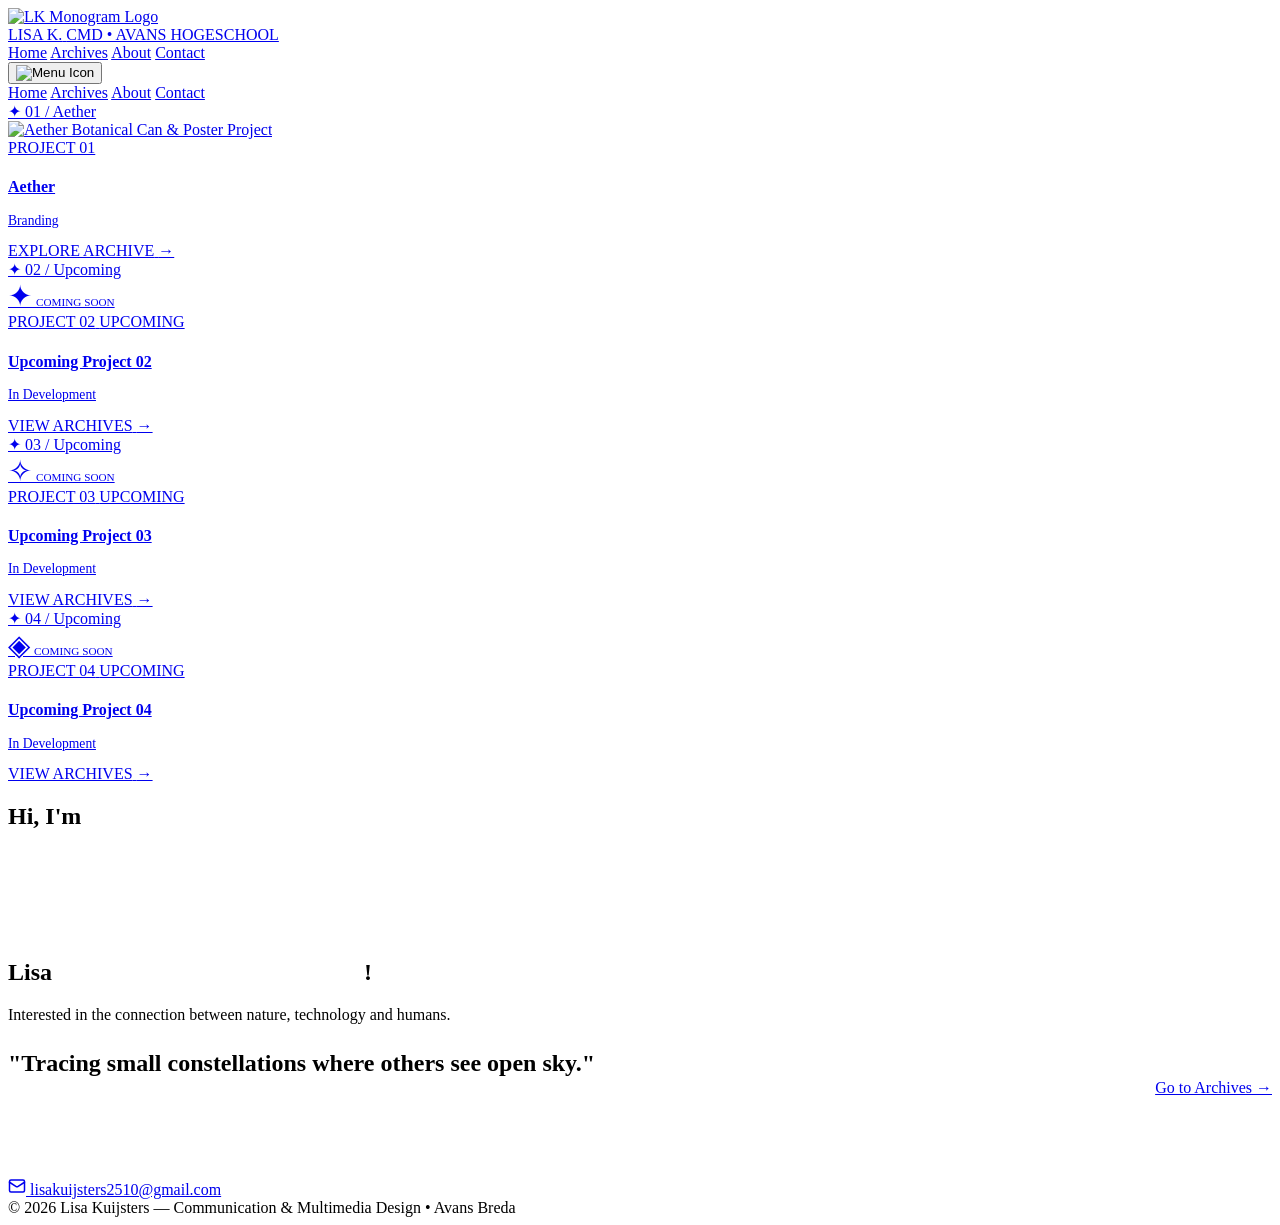
==== index.html @ bf5a050e "Add files via upload" ====
<!DOCTYPE html>
<html lang="en">
<head>
  <meta charset="UTF-8">
  <meta name="viewport" content="width=device-width, initial-scale=1.0">
  <title>Lisa Kuijsters — CMD Designer &amp; Creative Technologist</title>
  <meta name="description" content="Editorial design archive and portfolio of Lisa Kuijsters, Communication &amp; Multimedia Design at Avans Hogeschool.">
  <link rel="stylesheet" href="css/style.css">
  <link rel="icon" type="image/png" href="images/logo.png">
</head>
<body>

  <!-- Ambient Cursor Glow -->
  <div id="cursor-glow"></div>

  <!-- Header Navigation -->
  <header class="site-header">
    <div class="container header-inner">
      <a href="index.html" class="logo-link">
        <img src="images/logo.png" alt="LK Monogram Logo" class="logo-img">
        <div class="logo-meta">
          <span class="logo-name">LISA K.</span>
          <span class="logo-dept">CMD • AVANS HOGESCHOOL</span>
        </div>
      </a>

      <nav class="desktop-nav">
        <a href="index.html" class="nav-link active">Home</a>
        <a href="archives.html" class="nav-link">Archives</a>
        <a href="about.html" class="nav-link">About</a>
        <a href="contact.html" class="nav-link">Contact</a>
      </nav>

      <button class="mobile-menu-btn" aria-label="Toggle navigation menu">
        <img src="images/icons/menu.png" alt="Menu Icon">
      </button>
    </div>
  </header>

  <!-- Mobile Drawer -->
  <div class="mobile-drawer">
    <a href="index.html" class="nav-link active">Home</a>
    <a href="archives.html" class="nav-link">Archives</a>
    <a href="about.html" class="nav-link">About</a>
    <a href="contact.html" class="nav-link">Contact</a>
  </div>

  <main>
    <!-- Living Rotating Milky Way Background -->
    <div class="milkyway-viewport">
      <div class="milkyway-galaxy-disc" aria-hidden="true"></div>
      <div class="milkyway-overlay-mask" aria-hidden="true"></div>
    </div>

    <!-- Interactive Constellation System: 4 Project Starburst Buttons -->
    <div class="constellation-system">
      
      <!-- Button Node 1: Project 01 — Aether (Active Project: Can + Poster) -->
      <a href="archives.html#aether" class="star-node star-node-1" data-target-url="archives.html#aether">
        <div class="node-pulse-ring"></div>
        <div class="star-node-flare-btn" role="button" aria-label="Open Project 01: Aether"></div>
        <span class="node-beacon-text">✦ 01 / Aether</span>

        <!-- Hover Preview Card -->
        <div class="node-preview-card">
          <div class="preview-thumb">
            <img src="images/mockup blikje.png" alt="Aether Botanical Can &amp; Poster Project">
          </div>
          <div class="preview-meta-row">
            <span class="preview-num">PROJECT 01</span>
          </div>
          <h4 class="preview-title">Aether</h4>
          <p style="font-size: 0.85rem; color: var(--text-muted); margin-top: -0.3rem;">Branding</p>
          <div class="preview-cta">
            <span>EXPLORE ARCHIVE</span>
            <span>→</span>
          </div>
        </div>
      </a>

      <!-- Button Node 2: Project 02 (Upcoming Slot) -->
      <a href="archives.html#upcoming-projects" class="star-node star-node-2" data-target-url="archives.html#upcoming-projects">
        <div class="node-pulse-ring"></div>
        <div class="star-node-flare-btn" role="button" aria-label="Open Project 02: Upcoming"></div>
        <span class="node-beacon-text">✦ 02 / Upcoming</span>

        <!-- Hover Preview Card -->
        <div class="node-preview-card">
          <div class="preview-thumb">
            <div class="preview-thumb-placeholder">
              <span style="font-size: 1.8rem;">✦</span>
              <span class="mono-meta" style="font-size: 0.7rem; color: var(--color-lavender);">COMING SOON</span>
            </div>
          </div>
          <div class="preview-meta-row">
            <span class="preview-num">PROJECT 02</span>
            <span class="preview-category">UPCOMING</span>
          </div>
          <h4 class="preview-title">Upcoming Project 02</h4>
          <p style="font-size: 0.85rem; color: var(--text-muted); margin-top: -0.3rem;">In Development</p>
          <div class="preview-cta">
            <span>VIEW ARCHIVES</span>
            <span>→</span>
          </div>
        </div>
      </a>

      <!-- Button Node 3: Project 03 (Upcoming Slot) -->
      <a href="archives.html#upcoming-projects" class="star-node star-node-3" data-target-url="archives.html#upcoming-projects">
        <div class="node-pulse-ring"></div>
        <div class="star-node-flare-btn" role="button" aria-label="Open Project 03: Upcoming"></div>
        <span class="node-beacon-text">✦ 03 / Upcoming</span>

        <!-- Hover Preview Card -->
        <div class="node-preview-card">
          <div class="preview-thumb">
            <div class="preview-thumb-placeholder">
              <span style="font-size: 1.8rem;">✧</span>
              <span class="mono-meta" style="font-size: 0.7rem; color: var(--color-lavender);">COMING SOON</span>
            </div>
          </div>
          <div class="preview-meta-row">
            <span class="preview-num">PROJECT 03</span>
            <span class="preview-category">UPCOMING</span>
          </div>
          <h4 class="preview-title">Upcoming Project 03</h4>
          <p style="font-size: 0.85rem; color: var(--text-muted); margin-top: -0.3rem;">In Development</p>
          <div class="preview-cta">
            <span>VIEW ARCHIVES</span>
            <span>→</span>
          </div>
        </div>
      </a>

      <!-- Button Node 4: Project 04 (Upcoming Slot) -->
      <a href="archives.html#upcoming-projects" class="star-node star-node-4" data-target-url="archives.html#upcoming-projects">
        <div class="node-pulse-ring"></div>
        <div class="star-node-flare-btn" role="button" aria-label="Open Project 04: Upcoming"></div>
        <span class="node-beacon-text">✦ 04 / Upcoming</span>

        <!-- Hover Preview Card -->
        <div class="node-preview-card">
          <div class="preview-thumb">
            <div class="preview-thumb-placeholder">
              <span style="font-size: 1.8rem;">◈</span>
              <span class="mono-meta" style="font-size: 0.7rem; color: var(--color-lavender);">COMING SOON</span>
            </div>
          </div>
          <div class="preview-meta-row">
            <span class="preview-num">PROJECT 04</span>
            <span class="preview-category">UPCOMING</span>
          </div>
          <h4 class="preview-title">Upcoming Project 04</h4>
          <p style="font-size: 0.85rem; color: var(--text-muted); margin-top: -0.3rem;">In Development</p>
          <div class="preview-cta">
            <span>VIEW ARCHIVES</span>
            <span>→</span>
          </div>
        </div>
      </a>

    </div>

    <!-- Editorial Asymmetrical Hero Section (Open Milky Way Canvas) -->
    <section class="editorial-hero">
      <div class="container">
        
        <!-- Left Editorial Column -->
        <div class="editorial-hero-content">
          <h1 class="editorial-hero-title">
            Hi, I'm <br>
            <span class="lisa-galaxy-wrap" id="lisa-galaxy-wrap">
              <span class="lisa-text" id="lisa-text">Lisa</span>
              <canvas id="lisa-canvas" class="lisa-canvas"></canvas>
            </span>!
          </h1>

          <p class="hero-interest-text">
            Interested in the connection between nature, technology and humans.
          </p>
        </div>

      </div>
    </section>

    <!-- Editorial Motto Divider -->
    <div class="hairline"></div>
    <div class="container" style="padding-bottom: 5rem;">
      <div style="display: flex; justify-content: space-between; align-items: flex-end; flex-wrap: wrap; gap: 2rem;">
        <div>
          <h2 class="title-medium" style="margin-top: 0.6rem; max-width: 680px;">
            "Tracing small constellations where others see open sky."
          </h2>
        </div>
        <a href="archives.html" class="btn-editorial-outline">
          <span>Go to Archives →</span>
        </a>
      </div>
    </div>
  </main>

  <!-- Clean Footer (Without duplicate menu) -->
  <footer class="site-footer">
    <div class="container">
      <div class="footer-inner">
        <a href="mailto:lisakuijsters2510@gmail.com" class="footer-email-link">
          <svg class="email-icon" width="18" height="18" viewBox="0 0 24 24" fill="none" stroke="currentColor" stroke-width="2" stroke-linecap="round" stroke-linejoin="round" aria-hidden="true">
            <rect width="20" height="16" x="2" y="4" rx="2"></rect>
            <path d="m22 7-8.97 5.7a1.94 1.94 0 0 1-2.06 0L2 7"></path>
          </svg>
          <span>lisakuijsters2510@gmail.com</span>
        </a>

        <div class="footer-bottom-text">
          <span>&copy; 2026 Lisa Kuijsters — Communication &amp; Multimedia Design • Avans Breda</span>
        </div>
      </div>
    </div>
  </footer>

  <script src="js/main.js"></script>
</body>
</html>
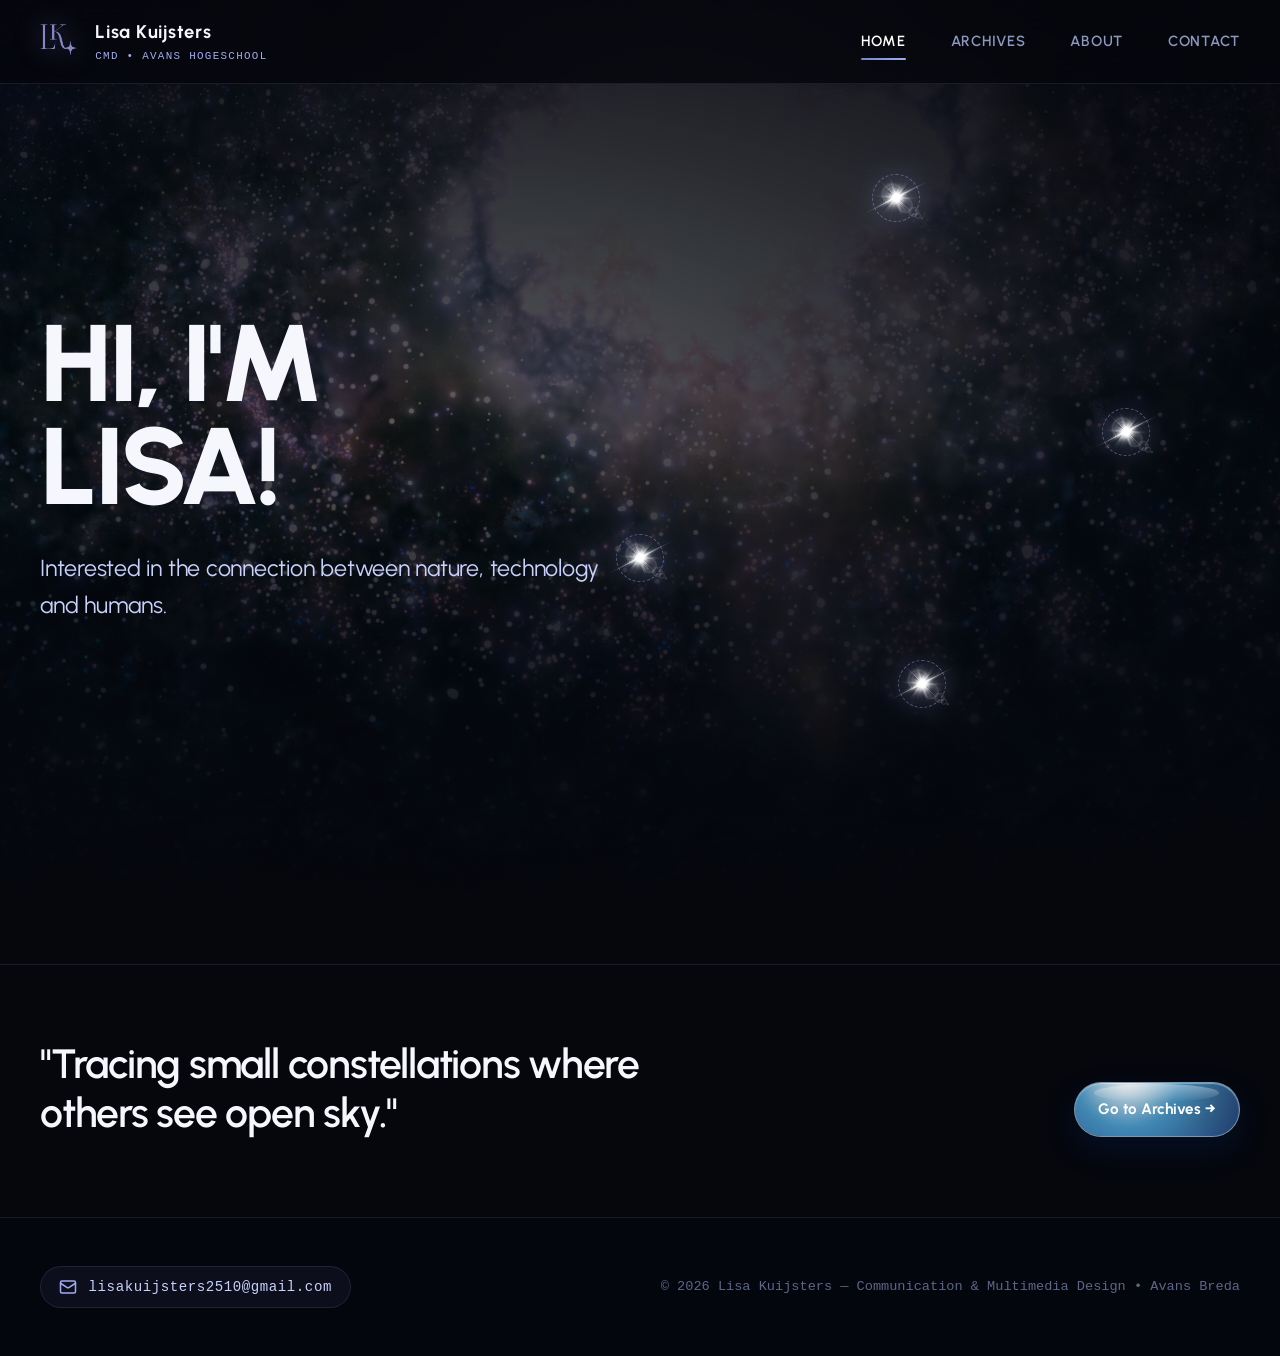
==== commit 8219ece4: "Add files via upload" ====
--- a/index.html
+++ b/index.html
@@ -19,7 +19,7 @@
       <a href="index.html" class="logo-link">
         <img src="images/logo.png" alt="LK Monogram Logo" class="logo-img">
         <div class="logo-meta">
-          <span class="logo-name">LISA K.</span>
+          <span class="logo-name">Lisa Kuijsters</span>
           <span class="logo-dept">CMD • AVANS HOGESCHOOL</span>
         </div>
       </a>
@@ -56,33 +56,30 @@
     <div class="constellation-system">
       
       <!-- Button Node 1: Project 01 — Aether (Active Project: Can + Poster) -->
-      <a href="archives.html#aether" class="star-node star-node-1" data-target-url="archives.html#aether">
-        <div class="node-pulse-ring"></div>
-        <div class="star-node-flare-btn" role="button" aria-label="Open Project 01: Aether"></div>
-        <span class="node-beacon-text">✦ 01 / Aether</span>
-
-        <!-- Hover Preview Card -->
-        <div class="node-preview-card">
-          <div class="preview-thumb">
-            <img src="images/mockup blikje.png" alt="Aether Botanical Can &amp; Poster Project">
-          </div>
-          <div class="preview-meta-row">
-            <span class="preview-num">PROJECT 01</span>
-          </div>
-          <h4 class="preview-title">Aether</h4>
-          <p style="font-size: 0.85rem; color: var(--text-muted); margin-top: -0.3rem;">Branding</p>
-          <div class="preview-cta">
-            <span>EXPLORE ARCHIVE</span>
-            <span>→</span>
-          </div>
-        </div>
-      </a>
+        <a href="archives.html#aether" class="star-node star-node-1" data-target-url="archives.html#aether">
+          <div class="node-pulse-ring"></div>
+          <div class="star-node-flare-btn" role="button" aria-label="Open Project 01: Aether"></div>
+          <!-- Hover Preview Card -->
+          <div class="node-preview-card">
+            <div class="preview-thumb">
+              <img src="images/mockup blikje.png" alt="Aether Botanical Can &amp; Poster Project">
+            </div>
+            <div class="preview-meta-row">
+              <span class="preview-num">PROJECT 01</span>
+            </div>
+            <h4 class="preview-title">Aether</h4>
+            <p style="font-size:0.85rem;color:var(--text-muted);margin-top:-0.3rem;">Branding</p>
+            <div class="preview-cta">
+              <span>EXPLORE ARCHIVE</span>
+              <span>→</span>
+            </div>
+          </div>
+        </a>
 
       <!-- Button Node 2: Project 02 (Upcoming Slot) -->
       <a href="archives.html#upcoming-projects" class="star-node star-node-2" data-target-url="archives.html#upcoming-projects">
         <div class="node-pulse-ring"></div>
         <div class="star-node-flare-btn" role="button" aria-label="Open Project 02: Upcoming"></div>
-        <span class="node-beacon-text">✦ 02 / Upcoming</span>
 
         <!-- Hover Preview Card -->
         <div class="node-preview-card">
@@ -109,7 +106,6 @@
       <a href="archives.html#upcoming-projects" class="star-node star-node-3" data-target-url="archives.html#upcoming-projects">
         <div class="node-pulse-ring"></div>
         <div class="star-node-flare-btn" role="button" aria-label="Open Project 03: Upcoming"></div>
-        <span class="node-beacon-text">✦ 03 / Upcoming</span>
 
         <!-- Hover Preview Card -->
         <div class="node-preview-card">
@@ -136,7 +132,6 @@
       <a href="archives.html#upcoming-projects" class="star-node star-node-4" data-target-url="archives.html#upcoming-projects">
         <div class="node-pulse-ring"></div>
         <div class="star-node-flare-btn" role="button" aria-label="Open Project 04: Upcoming"></div>
-        <span class="node-beacon-text">✦ 04 / Upcoming</span>
 
         <!-- Hover Preview Card -->
         <div class="node-preview-card">
@@ -192,7 +187,7 @@
             "Tracing small constellations where others see open sky."
           </h2>
         </div>
-        <a href="archives.html" class="btn-editorial-outline">
+        <a href="archives.html" class="btn-fluid-glass">
           <span>Go to Archives →</span>
         </a>
       </div>
@@ -218,6 +213,7 @@
     </div>
   </footer>
 
+  <script src="js/fluid-edges.js"></script>
   <script src="js/main.js"></script>
 </body>
 </html>
--- a/css/style.css
+++ b/css/style.css
@@ -0,0 +1,1552 @@
+/* ==========================================================================
+   LISA K. — CMD AVANS HOGESCHOOL
+   EDITORIAL ASYMMETRICAL DESIGN SYSTEM
+   ========================================================================== */
+
+@import url('https://fonts.googleapis.com/css2?family=Urbanist:ital,wght@0,300;0,400;0,500;0,600;0,700;0,800;1,300;1,400;1,500;1,600;1,700&display=swap');
+
+:root {
+  /* Color Palette from designSystem.jpg */
+  --bg-void: #05070d;
+  --bg-cosmos: #090c17;
+  --bg-surface: #101528;
+  --bg-card: rgba(16, 21, 40, 0.75);
+  --bg-card-hover: rgba(24, 32, 62, 0.9);
+  --bg-glass: rgba(255, 255, 255, 0.035);
+
+  --color-primary: #12162d;
+  --color-secondary: #273156;
+  --color-tertiary: #495687;
+  --color-accent: #7885cc;
+  --color-lavender: #a1acf0;
+  --color-light: #c8d1fc;
+  --color-highlight: #ffffff;
+
+  --text-main: #f5f7fd;
+  --text-muted: #8d98be;
+  --text-dim: #5c6687;
+
+  --border-hairline: rgba(161, 172, 240, 0.12);
+  --border-glow: rgba(161, 172, 240, 0.4);
+  --border-solid: rgba(161, 172, 240, 0.22);
+
+  /* Typography */
+  --font-display: 'Urbanist', -apple-system, BlinkMacSystemFont, sans-serif;
+  --font-sans: 'Urbanist', -apple-system, BlinkMacSystemFont, sans-serif;
+  --font-mono: 'SF Mono', 'Roboto Mono', Menlo, Consolas, monospace;
+
+  --ease-editorial: cubic-bezier(0.19, 1, 0.22, 1);
+  --ease-spring: cubic-bezier(0.16, 1, 0.3, 1);
+  --transition-smooth: all 0.4s var(--ease-editorial);
+
+  --max-width: 1360px;
+  --header-height: 84px;
+}
+
+/* --- Base & Reset --- */
+*, *::before, *::after {
+  box-sizing: border-box;
+  margin: 0;
+  padding: 0;
+}
+
+html {
+  scroll-behavior: smooth;
+  font-size: 16px;
+  background-color: var(--bg-void);
+  color: var(--text-main);
+  font-family: var(--font-sans);
+  overflow-x: hidden;
+}
+
+body {
+  min-height: 100vh;
+  display: flex;
+  flex-direction: column;
+  position: relative;
+  background-color: var(--bg-void);
+  color: var(--text-main);
+  line-height: 1.6;
+  -webkit-font-smoothing: antialiased;
+}
+
+/* Shooting-star cursor line effect */
+#cursor-line {
+  position: fixed;
+  height: 2px;
+  background: linear-gradient(90deg, rgba(255,255,255,0.2), rgba(255,255,255,0.8));
+  pointer-events: none;
+  transform-origin: left center;
+  opacity: 0;
+  transition: opacity 0.2s ease-out;
+  z-index: 9999;
+}
+
+/* --- Typography (Editorial & Bold) --- */
+h1, h2, h3, h4, .title-meta {
+  font-family: var(--font-display);
+  font-weight: 700;
+  letter-spacing: -0.03em;
+  color: var(--text-main);
+  line-height: 1.05;
+}
+
+.editorial-hero-title {
+  font-size: clamp(3.2rem, 8.5vw, 7.8rem);
+  font-weight: 800;
+  line-height: 0.95;
+  letter-spacing: -0.04em;
+  text-transform: uppercase;
+}
+
+.editorial-hero-title span.accent-outline {
+  color: transparent;
+  -webkit-text-stroke: 1.5px var(--color-lavender);
+  transition: color 0.4s ease;
+}
+
+.editorial-hero-title span.accent-outline:hover {
+  color: var(--color-lavender);
+}
+
+/* --- Interactive Stardust Colliding Milky Ways on "Lisa" --- */
+.lisa-galaxy-wrap {
+  position: relative;
+  display: inline-block;
+  cursor: pointer;
+  vertical-align: baseline;
+}
+
+.lisa-text {
+  position: relative;
+  display: inline-block;
+  color: var(--text-main);
+  text-transform: uppercase;
+  transition: opacity 0.4s ease, filter 0.4s ease, transform 0.4s ease;
+  z-index: 2;
+}
+
+.lisa-galaxy-wrap:hover .lisa-text,
+.lisa-galaxy-wrap.active-milkyway .lisa-text {
+  opacity: 0.15;
+  filter: drop-shadow(0 0 25px rgba(161, 172, 240, 0.95)) drop-shadow(0 0 50px rgba(80, 227, 194, 0.8));
+  transform: scale(1.02);
+}
+
+.lisa-canvas {
+  position: absolute;
+  top: 50%;
+  left: 50%;
+  transform: translate(-50%, -50%);
+  width: 520px;
+  height: 340px;
+  pointer-events: none;
+  z-index: 15;
+  opacity: 0;
+  transition: opacity 0.35s ease;
+}
+
+.lisa-galaxy-wrap:hover .lisa-canvas,
+.lisa-galaxy-wrap.active-milkyway .lisa-canvas {
+  opacity: 1;
+}
+
+.title-large {
+  font-size: clamp(2.4rem, 5vw, 4.2rem);
+  font-weight: 700;
+  line-height: 1.1;
+}
+
+.title-medium {
+  font-size: clamp(1.8rem, 3.2vw, 2.8rem);
+  font-weight: 600;
+  line-height: 1.2;
+}
+
+.title-small {
+  font-size: clamp(1.2rem, 1.8vw, 1.6rem);
+  font-weight: 600;
+}
+
+.mono-meta {
+  font-family: var(--font-mono);
+  font-size: 0.8rem;
+  font-weight: 500;
+  text-transform: uppercase;
+  letter-spacing: 0.16em;
+  color: var(--color-lavender);
+}
+
+p {
+  color: var(--text-muted);
+  font-size: 1.05rem;
+  font-weight: 400;
+  line-height: 1.7;
+}
+
+p.lead-text {
+  font-size: clamp(1.15rem, 1.8vw, 1.45rem);
+  font-weight: 300;
+  line-height: 1.65;
+  color: var(--color-light);
+}
+
+a {
+  color: inherit;
+  text-decoration: none;
+  transition: var(--transition-smooth);
+}
+
+img {
+  max-width: 100%;
+  height: auto;
+  display: block;
+}
+
+.container {
+  width: 100%;
+  max-width: var(--max-width);
+  margin-left: auto;
+  margin-right: auto;
+  padding-left: 2.5rem;
+  padding-right: 2.5rem;
+}
+
+.hairline {
+  height: 1px;
+  background: var(--border-hairline);
+  width: 100%;
+  margin: 4rem 0;
+}
+
+/* --- Site Header --- */
+.site-header {
+  position: fixed;
+  top: 0;
+  left: 0;
+  right: 0;
+  height: var(--header-height);
+  display: flex;
+  align-items: center;
+  z-index: 1000;
+  background: rgba(5, 7, 13, 0.82);
+  backdrop-filter: blur(20px);
+  -webkit-backdrop-filter: blur(20px);
+  border-bottom: 1px solid var(--border-hairline);
+  transition: var(--transition-smooth);
+}
+
+.site-header.scrolled {
+  background: rgba(5, 7, 13, 0.95);
+  box-shadow: 0 4px 25px rgba(0, 0, 0, 0.5);
+}
+
+.header-inner {
+  display: flex;
+  align-items: center;
+  justify-content: space-between;
+  width: 100%;
+}
+
+.logo-link {
+  display: flex;
+  align-items: center;
+  gap: 1.1rem;
+}
+
+.logo-img {
+  height: 46px;
+  width: auto;
+  filter: drop-shadow(0 0 12px rgba(161, 172, 240, 0.5));
+  transition: transform 0.4s var(--ease-spring);
+}
+
+.logo-link:hover .logo-img {
+  transform: scale(1.1) rotate(-4deg);
+}
+
+.logo-meta {
+  display: flex;
+  flex-direction: column;
+}
+
+.logo-name {
+  font-family: var(--font-display);
+  font-weight: 700;
+  font-size: 1.15rem;
+  letter-spacing: 0.04em;
+  color: var(--text-main);
+}
+
+.logo-dept {
+  font-family: var(--font-mono);
+  font-size: 0.68rem;
+  font-weight: 500;
+  color: var(--color-lavender);
+  letter-spacing: 0.12em;
+  text-transform: uppercase;
+}
+
+.desktop-nav {
+  display: flex;
+  align-items: center;
+  gap: 2.8rem;
+}
+
+.nav-link {
+  font-family: var(--font-display);
+  font-size: 0.92rem;
+  font-weight: 600;
+  letter-spacing: 0.05em;
+  text-transform: uppercase;
+  color: var(--text-muted);
+  position: relative;
+  padding: 0.4rem 0;
+  transition: color 0.25s ease;
+}
+
+.nav-link::after {
+  content: '';
+  position: absolute;
+  bottom: 0;
+  left: 0;
+  width: 0;
+  height: 2px;
+  background: linear-gradient(90deg, var(--color-accent), var(--color-lavender));
+  transition: width 0.35s var(--ease-spring);
+  border-radius: 2px;
+}
+
+.nav-link:hover,
+.nav-link.active {
+  color: #fff;
+}
+
+.nav-link.active::after,
+.nav-link:hover::after {
+  width: 100%;
+}
+
+.header-status-pill {
+  display: inline-flex;
+  align-items: center;
+  gap: 0.6rem;
+  padding: 0.45rem 1.1rem;
+  border-radius: 9999px;
+  background: rgba(120, 133, 204, 0.08);
+  border: 1px solid var(--border-glow);
+  font-family: var(--font-mono);
+  font-size: 0.75rem;
+  font-weight: 500;
+  color: var(--color-light);
+  letter-spacing: 0.05em;
+}
+
+.header-status-pill .pulse-dot {
+  width: 7px;
+  height: 7px;
+  border-radius: 50%;
+  background: #50e3c2;
+  box-shadow: 0 0 10px #50e3c2;
+  animation: pulseDot 2s infinite ease-in-out;
+}
+
+@keyframes pulseDot {
+  0%, 100% { transform: scale(1); opacity: 0.8; }
+  50% { transform: scale(1.4); opacity: 1; }
+}
+
+.mobile-menu-btn {
+  display: none;
+  background: transparent;
+  border: none;
+  cursor: pointer;
+  padding: 0.5rem;
+  align-items: center;
+  justify-content: center;
+}
+
+.mobile-menu-btn img {
+  width: 28px;
+  height: 28px;
+  filter: invert(1) brightness(1.8);
+}
+
+.mobile-drawer {
+  position: fixed;
+  top: var(--header-height);
+  left: 0;
+  right: 0;
+  background: rgba(7, 9, 17, 0.98);
+  backdrop-filter: blur(25px);
+  padding: 2.5rem 2rem;
+  border-bottom: 1px solid var(--border-hairline);
+  display: flex;
+  flex-direction: column;
+  gap: 1.8rem;
+  transform: translateY(-120%);
+  opacity: 0;
+  pointer-events: none;
+  transition: transform 0.4s var(--ease-spring), opacity 0.3s ease;
+  z-index: 1100;
+}
+
+.mobile-drawer.open {
+  transform: translateY(0);
+  opacity: 1;
+  pointer-events: auto;
+}
+
+.mobile-drawer .nav-link {
+  font-size: 1.4rem;
+}
+
+/* ==========================================================================
+   LIVING ROTATING MILKY WAY BACKGROUND (ALIVE GALAXY)
+   ========================================================================== */
+.milkyway-viewport {
+  position: absolute;
+  top: 0;
+  left: 0;
+  right: 0;
+  height: 100vh;
+  min-height: 800px;
+  overflow: hidden;
+  pointer-events: none;
+  z-index: 0;
+}
+
+.milkyway-galaxy-disc {
+  position: absolute;
+  top: 50%;
+  left: 60%;
+  width: 145vmax;
+  height: 145vmax;
+  margin-top: -72.5vmax;
+  margin-left: -72.5vmax;
+  background-image: url('../images/milkyway.jpeg');
+  background-size: cover;
+  background-position: center;
+  border-radius: 50%;
+  opacity: 0.55;
+  mix-blend-mode: screen;
+  filter: brightness(1.15) contrast(1.22);
+  transform-origin: center center;
+  animation: rotateMilkyWay 160s linear infinite;
+  will-change: transform;
+}
+
+@keyframes rotateMilkyWay {
+  0% { transform: rotate(0deg) scale(1); }
+  50% { transform: rotate(180deg) scale(1.05); }
+  100% { transform: rotate(360deg) scale(1); }
+}
+
+.milkyway-overlay-mask {
+  position: absolute;
+  inset: 0;
+  background: 
+    radial-gradient(ellipse at 35% 45%, rgba(5, 7, 13, 0.35) 0%, rgba(5, 7, 13, 0.8) 65%, var(--bg-void) 100%),
+    linear-gradient(180deg, rgba(5, 7, 13, 0.4) 0%, transparent 50%, var(--bg-void) 100%);
+  pointer-events: none;
+}
+
+/* ==========================================================================
+   ORGANIC CLOUD MORPHOLOGY & FLOATING ANIMATIONS
+   ========================================================================== */
+@keyframes cloudMorph {
+  0% {
+    border-radius: 64% 36% 56% 44% / 46% 58% 42% 54%;
+  }
+  33% {
+    border-radius: 46% 54% 42% 58% / 56% 44% 56% 44%;
+  }
+  66% {
+    border-radius: 56% 44% 62% 38% / 44% 56% 44% 56%;
+  }
+  100% {
+    border-radius: 64% 36% 56% 44% / 46% 58% 42% 54%;
+  }
+}
+
+@keyframes cloudFloat {
+  0%, 100% {
+    transform: translateY(0px) rotate(0deg);
+  }
+  50% {
+    transform: translateY(-8px) rotate(0.6deg);
+  }
+}
+
+@keyframes liquidFrameFlow {
+  0%, 100% { background-position: 0 0, 0% 50%, 100% 50%; }
+  50% { background-position: 0 0, 100% 50%, 0% 50%; }
+}
+
+/* A moving layer of overlapping highlights makes the frame flow like liquid
+   metal instead of merely shifting a single gradient's colour. */
+@keyframes liquidMetalFlow {
+  0% { background-position: 0% 0%, 100% 15%, 30% 100%, 90% 85%, 15% 60%; transform: scale(1.06) rotate(0deg); }
+  25% { background-position: 80% 35%, 15% 95%, 90% 20%, 10% 5%, 65% 40%; transform: scale(1.14) rotate(1.5deg); }
+  50% { background-position: 20% 100%, 85% 20%, 10% 40%, 70% 0%, 100% 80%; transform: scale(1.08) rotate(-1deg); }
+  75% { background-position: 100% 70%, 30% 0%, 75% 100%, 0% 55%, 42% 10%; transform: scale(1.16) rotate(1deg); }
+  100% { background-position: 0% 0%, 100% 15%, 30% 100%, 90% 85%, 15% 60%; transform: scale(1.06) rotate(0deg); }
+}
+
+@supports (-webkit-mask-composite: xor) {
+  .node-preview-card,
+  .upcoming-card,
+  .about-portrait-card,
+  .asymmetric-guide-box {
+    isolation: isolate;
+    border: 5px solid transparent;
+    background-clip: padding-box;
+    animation: none;
+  }
+
+  /* Animated preview border disabled */
+
+  .upcoming-card::before { animation-duration: 10s; animation-delay: -3s; }
+  .about-portrait-card::before { animation-duration: 11s; animation-delay: -5s; }
+  .asymmetric-guide-box::before { animation-duration: 9s; animation-delay: -2s; }
+}
+
+/* WebGL canvas: transparent in the middle and visibly fluid only at the edge. */
+.node-preview-card.fluid-edge-host,
+.upcoming-card.fluid-edge-host,
+.about-portrait-card.fluid-edge-host,
+.asymmetric-guide-box.fluid-edge-host {
+  position: relative;
+  overflow: visible;
+  border: 0 !important;
+  animation: none !important;
+}
+
+.fluid-edge-canvas {
+  position: absolute;
+  inset: -24px;
+  width: calc(100% + 48px);
+  height: calc(100% + 48px);
+  z-index: 3;
+  pointer-events: none;
+}
+
+.fluid-edge-host::before { display: none; }
+
+/* ==========================================================================
+   CONSTELLATION SYSTEM & 4 STARBURST PROJECT BUTTONS (button.png)
+   ========================================================================== */
+.constellation-system {
+  position: absolute;
+  top: 0;
+  left: 0;
+  width: 100%;
+  height: 100vh;
+  min-height: 800px;
+  pointer-events: none;
+  z-index: 50; /* Stacks below site header (1000) so scrolling elements go underneath */
+}
+
+.star-node {
+  position: absolute;
+  display: flex;
+  align-items: center;
+  justify-content: center;
+  transform: translate(-50%, -50%);
+  pointer-events: auto;
+  cursor: pointer;
+  z-index: 60;
+  text-decoration: none;
+}
+
+/* Placed across the Milky Way spiral with ample clearance */
+.star-node-1 { top: 22%; left: 70%; }
+.star-node-2 { top: 48%; left: 88%; }
+.star-node-3 { top: 76%; left: 72%; }
+.star-node-4 { top: 62%; left: 50%; }
+
+/* Node 1 is in the upper area, so open its preview card downward to avoid hitting top bar */
+.star-node-1 .node-preview-card {
+  bottom: auto;
+  top: 92px;
+  transform-origin: 50% 0%; /* Emerges downward from star button */
+  transform: translateX(-50%) scale(0.1) translateY(-40px);
+}
+
+.star-node-1:hover .node-preview-card,
+.star-node-1.active-preview .node-preview-card,
+.star-node-1 .node-preview-card:hover {
+  transform: translateX(-50%) scale(1) translateY(0);
+}
+
+/* Node 2 is near the right edge and upper-mid, open downward and align inward */
+.star-node-2 .node-preview-card {
+  bottom: auto;
+  top: 92px;
+  left: auto;
+  right: -20px;
+  transform-origin: 80% 0%; /* Emerges downward from star button */
+  transform: scale(0.1) translateY(-40px);
+}
+
+.star-node-2:hover .node-preview-card,
+.star-node-2.active-preview .node-preview-card,
+.star-node-2 .node-preview-card:hover {
+  transform: scale(1) translateY(0);
+}
+
+.star-node:hover,
+.star-node.active-preview {
+  z-index: 70;
+}
+
+/* Updated star node flare button to use image background */
+.star-node-flare-btn {
+  width: 88px;
+  height: 88px;
+  position: relative;
+  background-image: url('../images/button.png');
+  background-size: contain;
+  background-repeat: no-repeat;
+  background-position: center;
+  border: none;
+  background-color: transparent;
+  cursor: pointer;
+  display: flex;
+  align-items: center;
+  justify-content: center;
+  transition: transform 0.4s var(--ease-spring), filter 0.3s ease;
+  filter: drop-shadow(0 0 16px rgba(161, 172, 240, 0.8));
+  animation: flareBreathe 5s infinite ease-in-out;
+}
+
+/* Remove decorative before content */
+.star-node-flare-btn::before { content: none; }
+
+@media (max-width: 768px) {
+  /* Scale star button for mobile */
+  .star-node-flare-btn {
+    width: 60px;
+    height: 60px;
+    background-size: contain;
+  }
+  /* Reduce fluid canvas bleed on small screens */
+  .fluid-edge-canvas {
+    inset: -12px;
+    width: calc(100% + 24px);
+    height: calc(100% + 24px);
+  }
+}
+
+@keyframes flareBreathe {
+  0%, 100% { transform: scale(0.95) rotate(0deg); opacity: 0.85; }
+  50% { transform: scale(1.18) rotate(15deg); opacity: 1; filter: drop-shadow(0 0 30px rgba(220, 228, 255, 1)); }
+}
+
+.star-node:hover .star-node-flare-btn,
+.star-node.active-preview .star-node-flare-btn {
+  transform: scale(1.4) rotate(45deg);
+  filter: drop-shadow(0 0 40px #ffffff);
+}
+
+.node-pulse-ring {
+  position: absolute;
+  width: 48px;
+  height: 48px;
+  border-radius: 50%;
+  border: 1.5px dashed var(--color-lavender);
+  opacity: 0.45;
+  pointer-events: none;
+  animation: ringSpin 20s linear infinite;
+}
+
+@keyframes ringSpin {
+  100% { transform: rotate(360deg); }
+}
+
+.node-beacon-text {
+  position: absolute;
+  top: 100%;
+  left: 50%;
+  transform: translateX(-50%);
+  font-family: var(--font-mono);
+  font-size: 0.72rem;
+  letter-spacing: 0.14em;
+  text-transform: uppercase;
+  color: #ffffff;
+  white-space: nowrap;
+  pointer-events: none;
+  background: rgba(10, 13, 26, 0.85);
+  backdrop-filter: blur(10px);
+  padding: 0.25rem 0.7rem;
+  border-radius: 9999px;
+  border: 1px solid var(--border-glow);
+  margin-top: -6px;
+  transition: all 0.3s ease;
+}
+
+.star-node:hover .node-beacon-text,
+.star-node.active-preview .node-beacon-text {
+  background: var(--color-accent);
+  color: #fff;
+  border-color: #fff;
+}
+
+/* Hover project preview card */
+.node-preview-card {
+  position: absolute;
+  bottom: 92px;
+  left: 50%;
+  transform-origin: 50% 100%; /* Emerges outward from star button */
+  transform: translateX(-50%) scale(0.1) translateY(40px);
+  width: 320px;
+  background:
+    linear-gradient(135deg, rgba(13, 18, 42, 0.98), rgba(7, 10, 25, 0.99)) padding-box,
+    radial-gradient(ellipse at 15% 20%, #2ba7ff 0%, #1455c6 28%, transparent 52%) border-box,
+    radial-gradient(ellipse at 85% 80%, #7edbff 0%, #2444bd 30%, transparent 56%) border-box;
+  background-size: 100% 100%, 220% 220%, 220% 220%;
+  backdrop-filter: blur(28px);
+  -webkit-backdrop-filter: blur(28px);
+  border: 2px solid transparent;
+  border-radius: 2px;
+  animation: none;
+  padding: 1.6rem 1.4rem;
+  box-shadow: 0 25px 65px rgba(0, 0, 0, 0.85), 0 0 35px rgba(120, 133, 204, 0.3), inset 0 0 25px rgba(255, 255, 255, 0.05);
+  opacity: 0;
+  visibility: hidden;
+  pointer-events: none;
+  transition: opacity 0.45s var(--ease-spring), transform 0.45s var(--ease-spring), visibility 0.45s;
+  z-index: 100;
+  display: flex;
+  flex-direction: column;
+  gap: 0.85rem;
+}
+
+/* Show preview immediately on hover or active class */
+.star-node:hover .node-preview-card,
+.star-node.active-preview .node-preview-card,
+.node-preview-card:hover {
+  opacity: 1;
+  visibility: visible;
+  pointer-events: auto;
+  transform: translateX(-50%) scale(1) translateY(0);
+}
+
+.preview-thumb {
+  width: 100%;
+  height: 160px;
+  border-radius: 0;
+  overflow: hidden;
+  position: relative;
+  background: #060913;
+  border: 1px solid var(--border-hairline);
+  display: flex;
+  align-items: center;
+  justify-content: center;
+}
+
+.preview-thumb img {
+  width: 100%;
+  height: 100%;
+  object-fit: cover;
+  transition: transform 0.5s ease;
+}
+
+.node-preview-card:hover .preview-thumb img {
+  transform: scale(1.06);
+}
+
+.preview-meta-row {
+  display: flex;
+  align-items: center;
+  justify-content: space-between;
+}
+
+.preview-num {
+  font-family: var(--font-mono);
+  font-size: 0.75rem;
+  color: var(--color-lavender);
+  font-weight: 700;
+}
+
+.preview-category {
+  font-size: 0.72rem;
+  text-transform: uppercase;
+  letter-spacing: 0.08em;
+  color: var(--text-dim);
+  font-weight: 600;
+}
+
+.preview-title {
+  font-family: var(--font-display);
+  font-size: 1.2rem;
+  font-weight: 700;
+  color: #fff;
+  line-height: 1.2;
+}
+
+.preview-cta {
+  display: inline-flex;
+  align-items: center;
+  justify-content: space-between;
+  width: 100%;
+  font-family: var(--font-mono);
+  font-size: 0.75rem;
+  letter-spacing: 0.08em;
+  color: var(--color-light);
+  padding-top: 0.5rem;
+  border-top: 1px solid var(--border-hairline);
+}
+
+/* Placeholder thumb for upcoming projects */
+.preview-thumb-placeholder {
+  width: 100%;
+  height: 100%;
+  display: flex;
+  flex-direction: column;
+  align-items: center;
+  justify-content: center;
+  background: linear-gradient(135deg, rgba(20, 26, 52, 0.7) 0%, rgba(10, 13, 26, 0.9) 100%);
+  color: var(--color-lavender);
+  gap: 0.5rem;
+}
+
+/* ==========================================================================
+   EDITORIAL ASYMMETRICAL HERO (BREATHING ROOM, NO GALAXY MAP OVERLAY)
+   ========================================================================== */
+.editorial-hero {
+  position: relative;
+  min-height: 100vh;
+  display: flex;
+  align-items: center;
+  padding-top: calc(var(--header-height) + 2rem);
+  padding-bottom: 5rem;
+  z-index: 10;
+  pointer-events: none; /* Let events fall through to constellation */
+}
+
+.editorial-hero-content {
+  max-width: 680px;
+  display: flex;
+  flex-direction: column;
+  gap: 2rem;
+  pointer-events: auto; /* Re-enable buttons and links */
+}
+
+.hero-interest-text {
+  font-family: var(--font-display);
+  font-size: clamp(1.15rem, 2.2vw, 1.45rem);
+  font-weight: 400;
+  line-height: 1.6;
+  color: var(--color-light);
+  max-width: 580px;
+  letter-spacing: -0.01em;
+}
+
+.editorial-tag-row {
+  display: flex;
+  align-items: center;
+  gap: 1.5rem;
+  flex-wrap: wrap;
+}
+
+.editorial-actions {
+  display: flex;
+  align-items: center;
+  gap: 1.5rem;
+  flex-wrap: wrap;
+  margin-top: 0.5rem;
+}
+
+.btn-editorial-flare {
+  position: relative;
+  display: inline-flex;
+  align-items: center;
+  gap: 0.8rem;
+  padding: 1.15rem 2.4rem;
+  background: linear-gradient(135deg, #181f3d 0%, #283363 100%);
+  border: 1px solid var(--border-glow);
+  border-radius: 9999px;
+  color: #fff;
+  font-family: var(--font-display);
+  font-size: 1rem;
+  font-weight: 700;
+  letter-spacing: 0.04em;
+  overflow: hidden;
+  box-shadow: 0 10px 30px rgba(10, 13, 26, 0.8), inset 0 1px 1px rgba(255, 255, 255, 0.2);
+  cursor: pointer;
+  transition: transform 0.4s var(--ease-spring), box-shadow 0.4s ease, border-color 0.3s ease;
+}
+
+.btn-editorial-flare::before {
+  content: '';
+  position: absolute;
+  top: 50%;
+  left: 50%;
+  width: 140px;
+  height: 140px;
+  background-image: url('../images/button.png');
+  background-size: contain;
+  background-repeat: no-repeat;
+  background-position: center;
+  transform: translate(-50%, -50%) scale(0.65);
+  opacity: 0.5;
+  mix-blend-mode: screen;
+  pointer-events: none;
+  transition: transform 0.5s var(--ease-spring), opacity 0.4s ease;
+}
+
+.btn-editorial-flare:hover {
+  transform: translateY(-3px) scale(1.02);
+  border-color: var(--color-lavender);
+  box-shadow: 0 15px 40px rgba(120, 133, 204, 0.45);
+}
+
+.btn-editorial-flare:hover::before {
+  transform: translate(-50%, -50%) scale(1.3) rotate(20deg);
+  opacity: 1;
+}
+
+/* Fluid-glass button adapted for this static portfolio from the supplied
+   Framer reference, so it needs no external scripts to work. */
+.btn-fluid-glass {
+  position: relative;
+  display: inline-flex;
+  align-items: center;
+  justify-content: center;
+  min-height: 52px;
+  padding: 0.9rem 1.45rem;
+  overflow: hidden;
+  border: 1px solid rgba(204, 239, 255, 0.58);
+  border-radius: 999px;
+  background: rgba(122, 193, 255, 0.13);
+  box-shadow: inset 0 1px 1px rgba(255, 255, 255, 0.55), inset 0 -10px 20px rgba(21, 70, 190, 0.18), 0 12px 30px rgba(0, 40, 118, 0.24);
+  backdrop-filter: blur(14px) saturate(1.45);
+  -webkit-backdrop-filter: blur(14px) saturate(1.45);
+  font-family: var(--font-sans);
+  font-size: 0.95rem;
+  font-weight: 700;
+  color: #fff;
+  isolation: isolate;
+  transition: transform 0.3s var(--ease-spring), box-shadow 0.3s ease, border-color 0.3s ease;
+}
+
+.btn-fluid-glass::before {
+  content: '';
+  position: absolute;
+  z-index: -1;
+  width: 180%;
+  aspect-ratio: 1;
+  border-radius: 42% 58% 55% 45% / 43% 47% 53% 57%;
+  background: radial-gradient(circle at 40% 38%, rgba(255, 255, 255, 0.88) 0 3%, rgba(93, 198, 255, 0.63) 21%, rgba(55, 77, 233, 0.16) 56%, transparent 71%);
+  filter: blur(3px);
+  animation: fluidButtonSurface 6s ease-in-out infinite;
+}
+
+.btn-fluid-glass::after {
+  content: '';
+  position: absolute;
+  inset: 1px 12% auto;
+  height: 35%;
+  border-radius: 50%;
+  background: linear-gradient(180deg, rgba(255, 255, 255, 0.38), transparent);
+  pointer-events: none;
+}
+
+.btn-fluid-glass span { position: relative; z-index: 1; }
+
+.btn-fluid-glass:hover {
+  transform: translateY(-3px) scale(1.02);
+  border-color: #fff;
+  box-shadow: inset 0 1px 1px rgba(255, 255, 255, 0.75), inset 0 -10px 20px rgba(21, 70, 190, 0.24), 0 18px 38px rgba(27, 115, 255, 0.38);
+}
+
+@keyframes fluidButtonSurface {
+  0%, 100% { transform: translate(-26%, -35%) rotate(0deg) scale(0.95); }
+  50% { transform: translate(-3%, 5%) rotate(22deg) scale(1.13); }
+}
+
+.btn-editorial-outline {
+  display: inline-flex;
+  align-items: center;
+  gap: 0.6rem;
+  padding: 1.15rem 2rem;
+  border-radius: 9999px;
+  border: 1px solid var(--border-hairline);
+  background: rgba(255, 255, 255, 0.03);
+  backdrop-filter: blur(10px);
+  color: var(--text-main);
+  font-family: var(--font-display);
+  font-size: 0.95rem;
+  font-weight: 600;
+  transition: var(--transition-smooth);
+}
+
+.btn-editorial-outline:hover {
+  background: rgba(255, 255, 255, 0.08);
+  border-color: var(--color-lavender);
+  color: #fff;
+  transform: translateY(-2px);
+}
+
+/* ==========================================================================
+   PROJECTS PAGE (projects.html) — UNIFIED AETHER & 4-PROJECT STRUCTURE
+   ========================================================================== */
+.project-case-study {
+  margin-bottom: 8rem;
+  position: relative;
+}
+
+.case-study-hero {
+  display: grid;
+  grid-template-columns: 1.1fr 0.9fr;
+  gap: 4rem;
+  align-items: flex-start;
+  margin-bottom: 4rem;
+}
+
+.case-study-num {
+  font-family: var(--font-mono);
+  font-size: 1.2rem;
+  font-weight: 700;
+  color: var(--color-accent);
+  letter-spacing: 0.1em;
+  margin-bottom: 0.5rem;
+}
+
+.case-study-headline {
+  font-size: clamp(2.6rem, 5vw, 4.8rem);
+  line-height: 1;
+  margin-bottom: 1.5rem;
+}
+
+.case-study-manifesto {
+  font-family: var(--font-display);
+  font-size: 1.4rem;
+  font-weight: 500;
+  line-height: 1.45;
+  color: var(--color-light);
+  margin-bottom: 1.5rem;
+  border-left: none;
+  padding-left: 0;
+}
+
+.case-specs-list {
+  display: grid;
+  grid-template-columns: repeat(2, 1fr);
+  gap: 1.5rem;
+}
+
+.spec-item {
+  display: flex;
+  flex-direction: column;
+  gap: 0.2rem;
+}
+
+.spec-label {
+  font-family: var(--font-mono);
+  font-size: 0.72rem;
+  text-transform: uppercase;
+  letter-spacing: 0.12em;
+  color: var(--text-dim);
+}
+
+.spec-value {
+  font-family: var(--font-display);
+  font-size: 0.95rem;
+  font-weight: 600;
+  color: var(--text-main);
+}
+
+/* Asymmetrical Media Gallery for Aether (Normal Pictures without Tiles) */
+.aether-unified-gallery {
+  display: grid;
+  grid-template-columns: 1.1fr 0.9fr;
+  gap: 3.5rem;
+  align-items: center;
+}
+
+.media-poster-box,
+.media-can-box {
+  position: relative;
+  background: transparent;
+  border: none;
+  box-shadow: none;
+  border-radius: 0;
+  overflow: visible;
+  cursor: pointer;
+  display: flex;
+  justify-content: center;
+  align-items: center;
+  transition: transform 0.4s var(--ease-spring);
+}
+
+.media-poster-box:hover,
+.media-can-box:hover {
+  transform: translateY(-5px);
+}
+
+.media-poster-box img {
+  width: 100%;
+  height: auto;
+  max-height: 680px;
+  object-fit: contain;
+  border-radius: 0;
+  filter: drop-shadow(0 15px 35px rgba(0, 0, 0, 0.65));
+  transition: transform 0.5s var(--ease-spring), filter 0.4s ease;
+}
+
+.media-poster-box:hover img {
+  transform: scale(1.02);
+  filter: drop-shadow(0 20px 45px rgba(161, 172, 240, 0.25));
+}
+
+.media-can-box img {
+  width: 100%;
+  height: auto;
+  max-height: 520px;
+  object-fit: contain;
+  border-radius: 0;
+  filter: drop-shadow(0 15px 35px rgba(0, 0, 0, 0.65));
+  transition: transform 0.5s var(--ease-spring), filter 0.4s ease;
+}
+
+.media-can-box:hover img {
+  transform: scale(1.03);
+  filter: drop-shadow(0 20px 45px rgba(80, 227, 194, 0.25));
+}
+
+.media-caption-bar {
+  padding: 1.4rem;
+  background: rgba(10, 13, 26, 0.95);
+  border-top: 1px solid var(--border-hairline);
+  display: flex;
+  align-items: center;
+  justify-content: space-between;
+}
+
+.media-caption-title {
+  font-family: var(--font-display);
+  font-size: 1rem;
+  font-weight: 600;
+  color: var(--text-main);
+}
+
+.media-caption-tag {
+  font-family: var(--font-mono);
+  font-size: 0.7rem;
+  color: var(--color-lavender);
+  letter-spacing: 0.08em;
+  text-transform: uppercase;
+}
+
+/* Upcoming Projects Minimalist Slots */
+.upcoming-projects-grid {
+  display: grid;
+  grid-template-columns: repeat(auto-fit, minmax(320px, 1fr));
+  gap: 2rem;
+  margin-top: 3rem;
+}
+
+.upcoming-card {
+  background:
+    linear-gradient(135deg, rgba(14, 18, 36, 0.94), rgba(7, 10, 25, 0.97)) padding-box,
+    radial-gradient(ellipse at 15% 20%, #2ba7ff 0%, #1455c6 28%, transparent 52%) border-box,
+    radial-gradient(ellipse at 85% 80%, #7edbff 0%, #2444bd 30%, transparent 56%) border-box;
+  background-size: 100% 100%, 220% 220%, 220% 220%;
+  border: 2px solid transparent;
+  border-radius: 2px;
+  padding: 2.5rem;
+  display: flex;
+  flex-direction: column;
+  justify-content: space-between;
+  min-height: 280px;
+  transition: var(--transition-smooth);
+  animation: liquidFrameFlow 8s ease-in-out infinite;
+}
+
+.upcoming-card:hover {
+  transform: translateY(-4px);
+}
+
+.upcoming-badge {
+  display: inline-flex;
+  align-items: center;
+  gap: 0.5rem;
+  font-family: var(--font-mono);
+  font-size: 0.75rem;
+  color: var(--color-lavender);
+  letter-spacing: 0.1em;
+}
+
+/* ==========================================================================
+   ABOUT & CONTACT PAGE ASYMMETRICAL STYLES
+   ========================================================================== */
+.about-asymmetric-layout {
+  display: grid;
+  grid-template-columns: 0.85fr 1.15fr;
+  gap: 5rem;
+  align-items: flex-start;
+  margin-bottom: 6rem;
+}
+
+.about-portrait-card {
+  position: relative;
+  border-radius: 2px;
+  overflow: hidden;
+  border: 2px solid transparent;
+  background:
+    linear-gradient(var(--bg-surface), var(--bg-surface)) padding-box,
+    radial-gradient(ellipse at 15% 20%, #2ba7ff 0%, #1455c6 28%, transparent 52%) border-box,
+    radial-gradient(ellipse at 85% 80%, #7edbff 0%, #2444bd 30%, transparent 56%) border-box;
+  background-size: 100% 100%, 220% 220%, 220% 220%;
+  box-shadow: 0 30px 70px rgba(0, 0, 0, 0.7), 0 0 40px rgba(120, 133, 204, 0.22);
+  animation: liquidFrameFlow 9s ease-in-out infinite;
+  transition: transform 0.6s var(--ease-spring), border-color 0.3s ease, box-shadow 0.4s ease;
+}
+
+.about-portrait-card img {
+  width: 100%;
+  height: 560px;
+  object-fit: cover;
+  filter: contrast(1.05);
+  transition: transform 0.6s var(--ease-spring);
+}
+
+.about-portrait-card:hover {
+  box-shadow: 0 35px 85px rgba(0, 0, 0, 0.8), 0 0 50px rgba(161, 172, 240, 0.38);
+}
+
+.about-portrait-card:hover img {
+  transform: scale(1.03);
+}
+
+.about-portrait-overlay {
+  display: none; /* Text in picture removed */
+}
+
+.asymmetric-guide-box {
+  background:
+    linear-gradient(135deg, rgba(22, 28, 58, 0.94), rgba(10, 14, 30, 0.98)) padding-box,
+    radial-gradient(ellipse at 15% 20%, #2ba7ff 0%, #1455c6 28%, transparent 52%) border-box,
+    radial-gradient(ellipse at 85% 80%, #7edbff 0%, #2444bd 30%, transparent 56%) border-box;
+  background-size: 100% 100%, 220% 220%, 220% 220%;
+  backdrop-filter: blur(24px);
+  -webkit-backdrop-filter: blur(24px);
+  border: 2px solid transparent;
+  border-radius: 2px;
+  padding: 2.4rem;
+  display: flex;
+  flex-direction: column;
+  gap: 1.4rem;
+  position: relative;
+  box-shadow: 0 25px 60px rgba(0, 0, 0, 0.6), 0 0 35px rgba(120, 133, 204, 0.15), inset 0 0 25px rgba(255, 255, 255, 0.04);
+  animation: liquidFrameFlow 8s ease-in-out infinite;
+  transition: border-color 0.3s ease, box-shadow 0.4s ease;
+}
+
+.asymmetric-guide-box:hover {
+  box-shadow: 0 30px 70px rgba(0, 0, 0, 0.75), 0 0 45px rgba(161, 172, 240, 0.3);
+}
+
+.contact-asymmetric-layout {
+  display: grid;
+  grid-template-columns: 1.15fr 0.85fr;
+  gap: 4.5rem;
+  align-items: flex-start;
+}
+
+.contact-asymmetric-layout.contact-info-only {
+  grid-template-columns: minmax(0, 760px);
+}
+
+.editorial-form {
+  display: flex;
+  flex-direction: column;
+  gap: 1.8rem;
+  background: radial-gradient(circle at 40% 30%, rgba(20, 26, 54, 0.85) 0%, rgba(10, 14, 30, 0.94) 100%);
+  backdrop-filter: blur(25px);
+  -webkit-backdrop-filter: blur(25px);
+  border: 1.5px solid rgba(161, 172, 240, 0.3);
+  border-radius: 48% 52% 44% 56% / 54% 46% 54% 46%;
+  padding: 3rem 2.8rem;
+  box-shadow: 0 25px 65px rgba(0, 0, 0, 0.65), 0 0 40px rgba(120, 133, 204, 0.15), inset 0 0 25px rgba(255, 255, 255, 0.04);
+  animation: cloudMorph 16s ease-in-out infinite alternate, cloudFloat 9s ease-in-out infinite;
+  transition: border-color 0.3s ease, box-shadow 0.4s ease;
+}
+
+.editorial-form:hover {
+  border-color: var(--color-lavender);
+  box-shadow: 0 30px 75px rgba(0, 0, 0, 0.8), 0 0 50px rgba(161, 172, 240, 0.3);
+}
+
+.editorial-input,
+.editorial-textarea {
+  background: rgba(5, 7, 13, 0.7);
+  border: 1px solid var(--border-hairline);
+  border-radius: 12px;
+  padding: 1.1rem 1.4rem;
+  color: #fff;
+  font-family: var(--font-sans);
+  font-size: 1rem;
+  outline: none;
+  transition: border-color 0.3s ease, box-shadow 0.3s ease;
+}
+
+.editorial-input:focus,
+.editorial-textarea:focus {
+  border-color: var(--color-lavender);
+  box-shadow: 0 0 20px rgba(161, 172, 240, 0.25);
+}
+
+.editorial-textarea {
+  min-height: 150px;
+  resize: vertical;
+}
+
+/* Lightbox Modal */
+.lightbox-modal {
+  position: fixed;
+  inset: 0;
+  background: rgba(3, 4, 9, 0.94);
+  backdrop-filter: blur(25px);
+  z-index: 1000;
+  display: flex;
+  align-items: center;
+  justify-content: center;
+  padding: 2rem;
+  opacity: 0;
+  pointer-events: none;
+  transition: opacity 0.35s ease;
+}
+
+.lightbox-modal.active {
+  opacity: 1;
+  pointer-events: auto;
+}
+
+.lightbox-content {
+  position: relative;
+  max-width: 92vw;
+  max-height: 88vh;
+  display: flex;
+  flex-direction: column;
+  align-items: center;
+}
+
+.lightbox-img {
+  max-width: 100%;
+  max-height: 78vh;
+  object-fit: contain;
+  border-radius: 16px;
+  box-shadow: 0 30px 80px rgba(0, 0, 0, 0.9), 0 0 50px rgba(120, 133, 204, 0.3);
+  border: 1px solid var(--border-glow);
+}
+
+.lightbox-caption {
+  margin-top: 1.2rem;
+  color: var(--text-main);
+  font-family: var(--font-display);
+  font-size: 1.1rem;
+  text-align: center;
+}
+
+.lightbox-close {
+  position: absolute;
+  top: -45px;
+  right: 0;
+  background: rgba(255, 255, 255, 0.1);
+  border: 1px solid rgba(255, 255, 255, 0.2);
+  color: #fff;
+  width: 40px;
+  height: 40px;
+  border-radius: 50%;
+  font-size: 1.4rem;
+  cursor: pointer;
+  display: flex;
+  align-items: center;
+  justify-content: center;
+  transition: background 0.25s ease, transform 0.25s ease;
+}
+
+.lightbox-close:hover {
+  background: var(--color-accent);
+  transform: rotate(90deg);
+}
+
+.toast-msg {
+  position: fixed;
+  bottom: 2.5rem;
+  right: 2.5rem;
+  background: rgba(14, 18, 36, 0.95);
+  border: 1px solid var(--color-lavender);
+  box-shadow: 0 10px 30px rgba(0, 0, 0, 0.6), 0 0 30px rgba(161, 172, 240, 0.3);
+  padding: 1.1rem 2rem;
+  border-radius: 16px;
+  color: #fff;
+  font-family: var(--font-display);
+  font-size: 0.95rem;
+  font-weight: 600;
+  z-index: 1001;
+  transform: translateY(120px);
+  opacity: 0;
+  transition: transform 0.4s var(--ease-spring), opacity 0.3s ease;
+}
+
+.toast-msg.show {
+  transform: translateY(0);
+  opacity: 1;
+}
+
+/* Back Link */
+.back-link {
+  display: inline-flex;
+  align-items: center;
+  gap: 0.75rem;
+  color: var(--color-lavender);
+  font-family: var(--font-mono);
+  font-size: 0.85rem;
+  letter-spacing: 0.1em;
+  text-transform: uppercase;
+  margin-bottom: 2.5rem;
+  transition: transform 0.25s ease;
+}
+
+.back-link img {
+  width: 18px;
+  height: 18px;
+  filter: invert(1) brightness(1.7);
+  transition: transform 0.25s ease;
+}
+
+.back-link:hover {
+  transform: translateX(-5px);
+}
+
+/* Site Footer (Clean without duplicate menu) */
+.site-footer {
+  margin-top: auto;
+  border-top: 1px solid var(--border-hairline);
+  background: rgba(5, 7, 13, 0.95);
+  padding: 3rem 0;
+  position: relative;
+  z-index: 20;
+}
+
+.footer-inner {
+  display: flex;
+  justify-content: space-between;
+  align-items: center;
+  flex-wrap: wrap;
+  gap: 1.5rem;
+}
+
+.footer-bottom-text {
+  color: var(--text-dim);
+  font-size: 0.85rem;
+  font-family: var(--font-mono);
+}
+
+.footer-email-link {
+  display: inline-flex;
+  align-items: center;
+  gap: 0.75rem;
+  color: var(--color-light);
+  font-family: var(--font-mono);
+  font-size: 0.88rem;
+  letter-spacing: 0.04em;
+  padding: 0.55rem 1.1rem;
+  border-radius: 9999px;
+  background: rgba(120, 133, 204, 0.08);
+  border: 1px solid var(--border-hairline);
+  transition: var(--transition-smooth);
+}
+
+.footer-email-link:hover {
+  color: #fff;
+  border-color: var(--color-lavender);
+  background: rgba(120, 133, 204, 0.18);
+  box-shadow: 0 0 20px rgba(161, 172, 240, 0.35);
+  transform: translateY(-2px);
+}
+
+.footer-email-link .email-icon {
+  width: 18px;
+  height: 18px;
+  stroke: var(--color-lavender);
+  transition: transform 0.3s var(--ease-spring), stroke 0.3s ease;
+}
+
+.footer-email-link:hover .email-icon {
+  stroke: #50e3c2;
+  transform: scale(1.15) rotate(-5deg);
+}
+
+/* Kept late in the stylesheet so these flowing-frame settings take precedence
+   over each panel's base card rules above. */
+@supports (-webkit-mask-composite: xor) {
+  .node-preview-card,
+  .upcoming-card,
+  .about-portrait-card,
+  .asymmetric-guide-box {
+    isolation: isolate;
+    border: 5px solid transparent;
+    background-clip: padding-box;
+    animation: none;
+  }
+}
+
+/* --- Responsive Layout --- */
+@media (max-width: 1024px) {
+  .case-study-hero,
+  .aether-unified-gallery,
+  .about-asymmetric-layout,
+  .contact-asymmetric-layout {
+    grid-template-columns: 1fr;
+    gap: 3rem;
+  }
+
+  .star-node-1 { top: 22%; left: 70%; }
+  .star-node-2 { top: 44%; left: 82%; }
+  .star-node-3 { top: 70%; left: 68%; }
+  .star-node-4 { top: 54%; left: 45%; }
+}
+
+@media (max-width: 768px) {
+  .desktop-nav,
+  .header-status-pill {
+    display: none;
+  }
+
+  .mobile-menu-btn {
+    display: flex;
+  }
+
+  .container {
+    padding-left: 1.5rem;
+    padding-right: 1.5rem;
+  }
+
+  .editorial-hero-title {
+    font-size: 3.2rem;
+  }
+
+  .node-preview-card {
+    width: 270px;
+    bottom: 80px;
+  }
+
+  .media-poster-box img,
+  .media-can-box img {
+    height: 380px;
+  }
+
+  #cursor-glow {
+    display: none;
+  }
+}
+
+/* Tile fluid border */
+.tile { position: relative; overflow: hidden; }
+.tile .fluid-edge-canvas { pointer-events: none; position: absolute; inset: -24px; width: calc(100% + 48px); height: calc(100% + 48px); }
+.lightbox-img { border-radius: 0; }
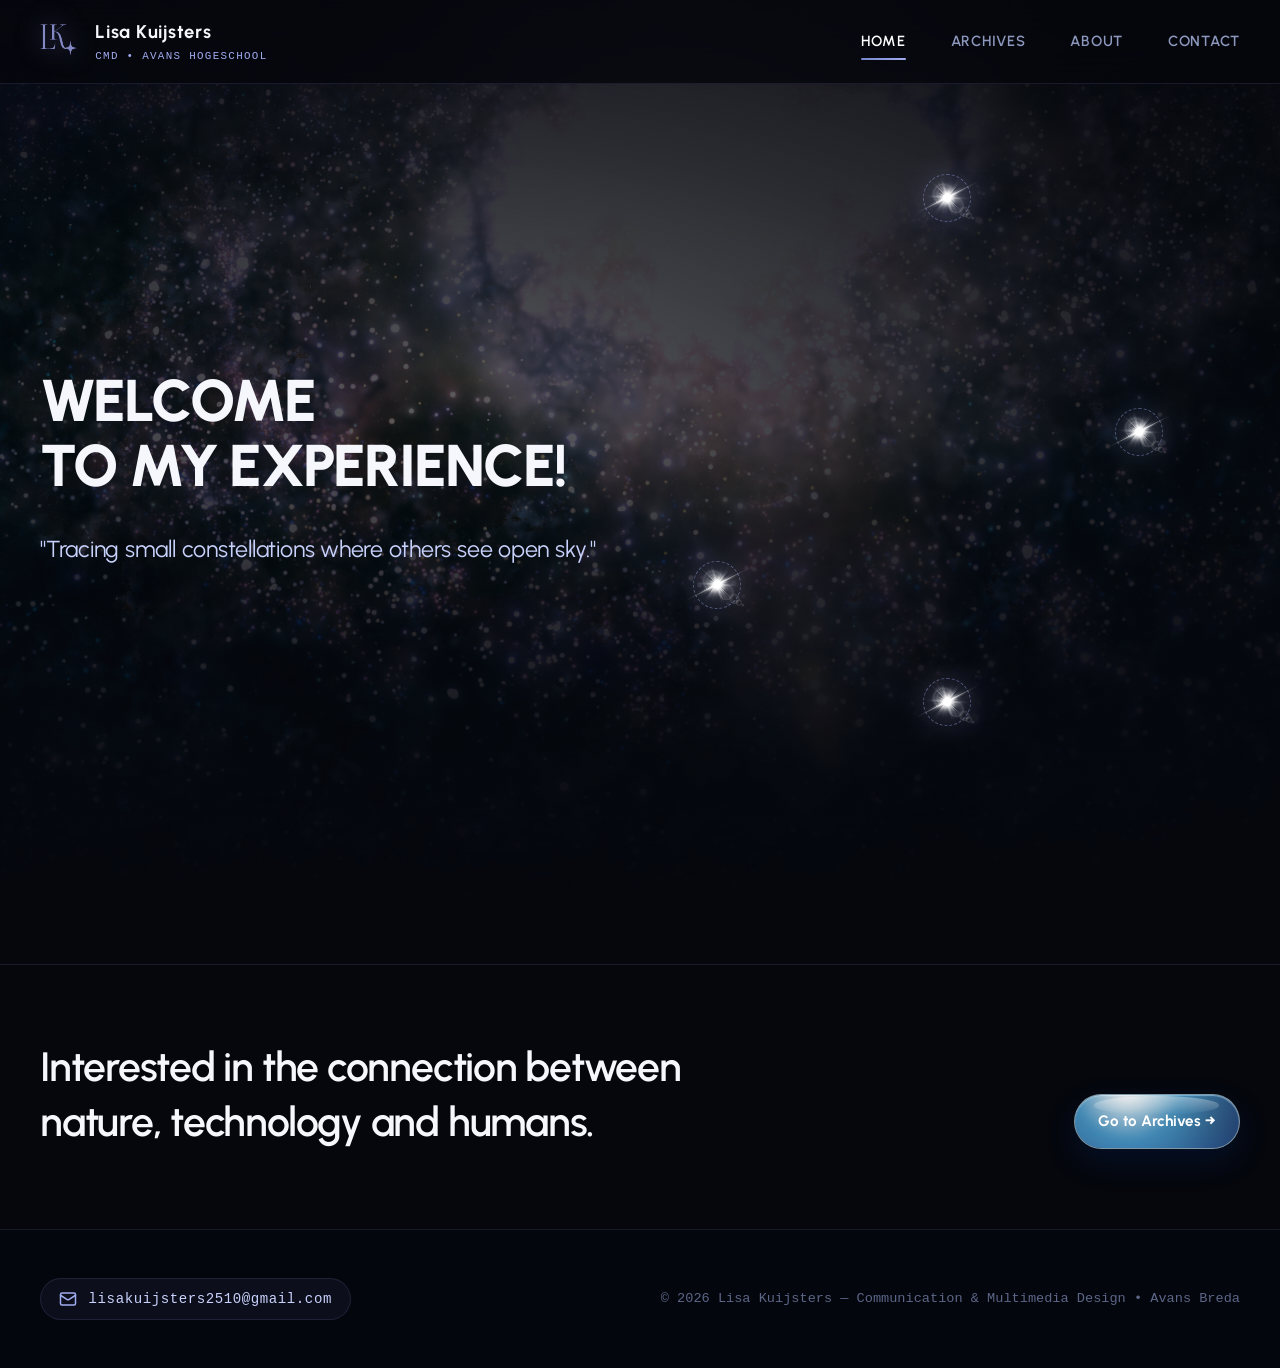
==== commit 2380332d: "Add files via upload" ====
--- a/index.html
+++ b/index.html
@@ -163,15 +163,15 @@
         <!-- Left Editorial Column -->
         <div class="editorial-hero-content">
           <h1 class="editorial-hero-title">
-            Hi, I'm <br>
-            <span class="lisa-galaxy-wrap" id="lisa-galaxy-wrap">
-              <span class="lisa-text" id="lisa-text">Lisa</span>
+            Welcome <br>
+            to my <span class="milky-way-hover lisa-galaxy-wrap" id="lisa-galaxy-wrap">
+              <span class="lisa-text" id="lisa-text">experience</span>
               <canvas id="lisa-canvas" class="lisa-canvas"></canvas>
             </span>!
           </h1>
 
           <p class="hero-interest-text">
-            Interested in the connection between nature, technology and humans.
+            "Tracing small constellations where others see open sky."
           </p>
         </div>
 
@@ -183,8 +183,8 @@
     <div class="container" style="padding-bottom: 5rem;">
       <div style="display: flex; justify-content: space-between; align-items: flex-end; flex-wrap: wrap; gap: 2rem;">
         <div>
-          <h2 class="title-medium" style="margin-top: 0.6rem; max-width: 680px;">
-            "Tracing small constellations where others see open sky."
+          <h2 class="title-medium" style="margin-top: 0.6rem; max-width: 680px; line-height: 1.35;">
+            Interested in the connection between nature, technology and humans.
           </h2>
         </div>
         <a href="archives.html" class="btn-fluid-glass">
--- a/css/style.css
+++ b/css/style.css
@@ -92,10 +92,10 @@
 }
 
 .editorial-hero-title {
-  font-size: clamp(3.2rem, 8.5vw, 7.8rem);
+  font-size: clamp(2.4rem, 4.6vw, 4.2rem);
   font-weight: 800;
-  line-height: 0.95;
-  letter-spacing: -0.04em;
+  line-height: 1.12;
+  letter-spacing: -0.03em;
   text-transform: uppercase;
 }
 
@@ -109,7 +109,8 @@
   color: var(--color-lavender);
 }
 
-/* --- Interactive Stardust Colliding Milky Ways on "Lisa" --- */
+/* --- Interactive Stardust Colliding Milky Ways on "experience" --- */
+.milky-way-hover,
 .lisa-galaxy-wrap {
   position: relative;
   display: inline-block;
@@ -126,6 +127,7 @@
   z-index: 2;
 }
 
+.milky-way-hover:hover .lisa-text,
 .lisa-galaxy-wrap:hover .lisa-text,
 .lisa-galaxy-wrap.active-milkyway .lisa-text {
   opacity: 0.15;
@@ -146,6 +148,7 @@
   transition: opacity 0.35s ease;
 }
 
+.milky-way-hover:hover .lisa-canvas,
 .lisa-galaxy-wrap:hover .lisa-canvas,
 .lisa-galaxy-wrap.active-milkyway .lisa-canvas {
   opacity: 1;
@@ -560,10 +563,10 @@
 }
 
 /* Placed across the Milky Way spiral with ample clearance */
-.star-node-1 { top: 22%; left: 70%; }
-.star-node-2 { top: 48%; left: 88%; }
-.star-node-3 { top: 76%; left: 72%; }
-.star-node-4 { top: 62%; left: 50%; }
+.star-node-1 { top: 22%; left: 74%; }
+.star-node-2 { top: 48%; left: 89%; }
+.star-node-3 { top: 78%; left: 74%; }
+.star-node-4 { top: 65%; left: 56%; }
 
 /* Node 1 is in the upper area, so open its preview card downward to avoid hitting top bar */
 .star-node-1 .node-preview-card {
@@ -1210,7 +1213,7 @@
   height: 560px;
   object-fit: cover;
   filter: contrast(1.05);
-  transition: transform 0.6s var(--ease-spring);
+  transition: transform 0.8s cubic-bezier(0.25, 1, 0.5, 1), filter 0.6s cubic-bezier(0.25, 1, 0.5, 1);
 }
 
 .about-portrait-card:hover {
@@ -1218,6 +1221,7 @@
 }
 
 .about-portrait-card:hover img {
+  filter: url(#water-turbulence) contrast(1.08);
   transform: scale(1.03);
 }
 
@@ -1506,10 +1510,10 @@
     gap: 3rem;
   }
 
-  .star-node-1 { top: 22%; left: 70%; }
-  .star-node-2 { top: 44%; left: 82%; }
-  .star-node-3 { top: 70%; left: 68%; }
-  .star-node-4 { top: 54%; left: 45%; }
+  .star-node-1 { top: 20%; left: 74%; }
+  .star-node-2 { top: 44%; left: 86%; }
+  .star-node-3 { top: 74%; left: 72%; }
+  .star-node-4 { top: 62%; left: 54%; }
 }
 
 @media (max-width: 768px) {
@@ -1528,7 +1532,8 @@
   }
 
   .editorial-hero-title {
-    font-size: 3.2rem;
+    font-size: clamp(2.1rem, 7.5vw, 2.9rem);
+    line-height: 1.15;
   }
 
   .node-preview-card {
@@ -1550,3 +1555,152 @@
 .tile { position: relative; overflow: hidden; }
 .tile .fluid-edge-canvas { pointer-events: none; position: absolute; inset: -24px; width: calc(100% + 48px); height: calc(100% + 48px); }
 .lightbox-img { border-radius: 0; }
+
+/* ==========================================================================
+   DANCE & HUMAN MOTION THEME: VISUAL & THEMATIC ENHANCEMENTS
+   ========================================================================== */
+
+/* --- 1. Floaty Cards Effect (Enhanced Pronounced Floating Rhythm) --- */
+@keyframes floatyCardMotion {
+  0%, 100% {
+    transform: translateY(0px);
+  }
+  50% {
+    transform: translateY(-18px);
+  }
+}
+
+.upcoming-card,
+.asymmetric-guide-box,
+.about-portrait-card,
+.media-poster-box,
+.media-can-box {
+  animation: floatyCardMotion 4.8s cubic-bezier(0.45, 0.05, 0.55, 0.95) infinite;
+  will-change: transform;
+}
+
+/* Staggered natural animation delays across sequential cards */
+.upcoming-projects-grid > :nth-child(1),
+.contact-asymmetric-layout > div > :nth-child(1),
+.case-study-hero > :nth-child(1),
+.aether-unified-gallery > :nth-child(1) {
+  animation-delay: 0s;
+}
+
+.upcoming-projects-grid > :nth-child(2),
+.contact-asymmetric-layout > div > :nth-child(2),
+.case-study-hero > :nth-child(2),
+.aether-unified-gallery > :nth-child(2) {
+  animation-delay: 1.2s;
+}
+
+.upcoming-projects-grid > :nth-child(3),
+.contact-asymmetric-layout > div > :nth-child(3),
+.case-study-hero > :nth-child(3) {
+  animation-delay: 2.4s;
+}
+
+.about-asymmetric-layout > :nth-child(1) .about-portrait-card {
+  animation-delay: 0.7s;
+}
+
+/* Gracefully stabilize on hover for smooth interaction */
+.upcoming-card:hover,
+.asymmetric-guide-box:hover,
+.about-portrait-card:hover,
+.media-poster-box:hover,
+.media-can-box:hover {
+  animation-play-state: paused;
+}
+
+/* --- 2. Fluid Transitions & Motion Paths --- */
+:root {
+  --motion-ease: cubic-bezier(0.25, 1, 0.5, 1);
+  --motion-duration: 0.8s;
+}
+
+.btn-fluid-glass,
+.btn-editorial-outline,
+.btn-editorial-flare,
+.nav-link,
+.star-node {
+  transition: all 0.8s cubic-bezier(0.25, 1, 0.5, 1) !important;
+}
+
+.reveal-motion {
+  opacity: 0;
+  transform: translateY(28px);
+  transition: opacity 0.8s cubic-bezier(0.25, 1, 0.5, 1),
+              transform 0.8s cubic-bezier(0.25, 1, 0.5, 1);
+  will-change: opacity, transform;
+}
+
+.reveal-motion.in-view {
+  opacity: 1;
+  transform: translateY(0);
+}
+
+/* --- 3. Chronophotography / Ghosting Effect on Project Visuals --- */
+.media-poster-box,
+.media-can-box,
+.preview-thumb,
+.upcoming-card {
+  position: relative;
+}
+
+.media-poster-box::before,
+.media-poster-box::after,
+.media-can-box::before,
+.media-can-box::after,
+.preview-thumb::before,
+.preview-thumb::after {
+  content: '';
+  position: absolute;
+  inset: 0;
+  border-radius: inherit;
+  pointer-events: none;
+  opacity: 0;
+  z-index: 2;
+  transition: opacity 0.8s cubic-bezier(0.25, 1, 0.5, 1), transform 0.8s cubic-bezier(0.25, 1, 0.5, 1);
+}
+
+.media-poster-box::before,
+.media-can-box::before,
+.preview-thumb::before {
+  background: radial-gradient(circle at 35% 35%, rgba(80, 227, 194, 0.22), transparent 70%);
+  border: 1px solid rgba(80, 227, 194, 0.35);
+  mix-blend-mode: screen;
+}
+
+.media-poster-box::after,
+.media-can-box::after,
+.preview-thumb::after {
+  background: radial-gradient(circle at 65% 65%, rgba(192, 132, 252, 0.2), transparent 70%);
+  border: 1px solid rgba(192, 132, 252, 0.28);
+  mix-blend-mode: screen;
+}
+
+.media-poster-box:hover::before,
+.media-can-box:hover::before,
+.preview-thumb:hover::before {
+  opacity: 0.75;
+  transform: translate(-9px, -5px) scale(0.985);
+}
+
+.media-poster-box:hover::after,
+.media-can-box:hover::after,
+.preview-thumb:hover::after {
+  opacity: 0.45;
+  transform: translate(-18px, -10px) scale(0.97);
+}
+
+/* --- 4. Human Motion Skeleton Trail Canvas --- */
+#human-motion-canvas {
+  position: fixed;
+  inset: 0;
+  width: 100vw;
+  height: 100vh;
+  pointer-events: none;
+  z-index: 9999;
+}
+
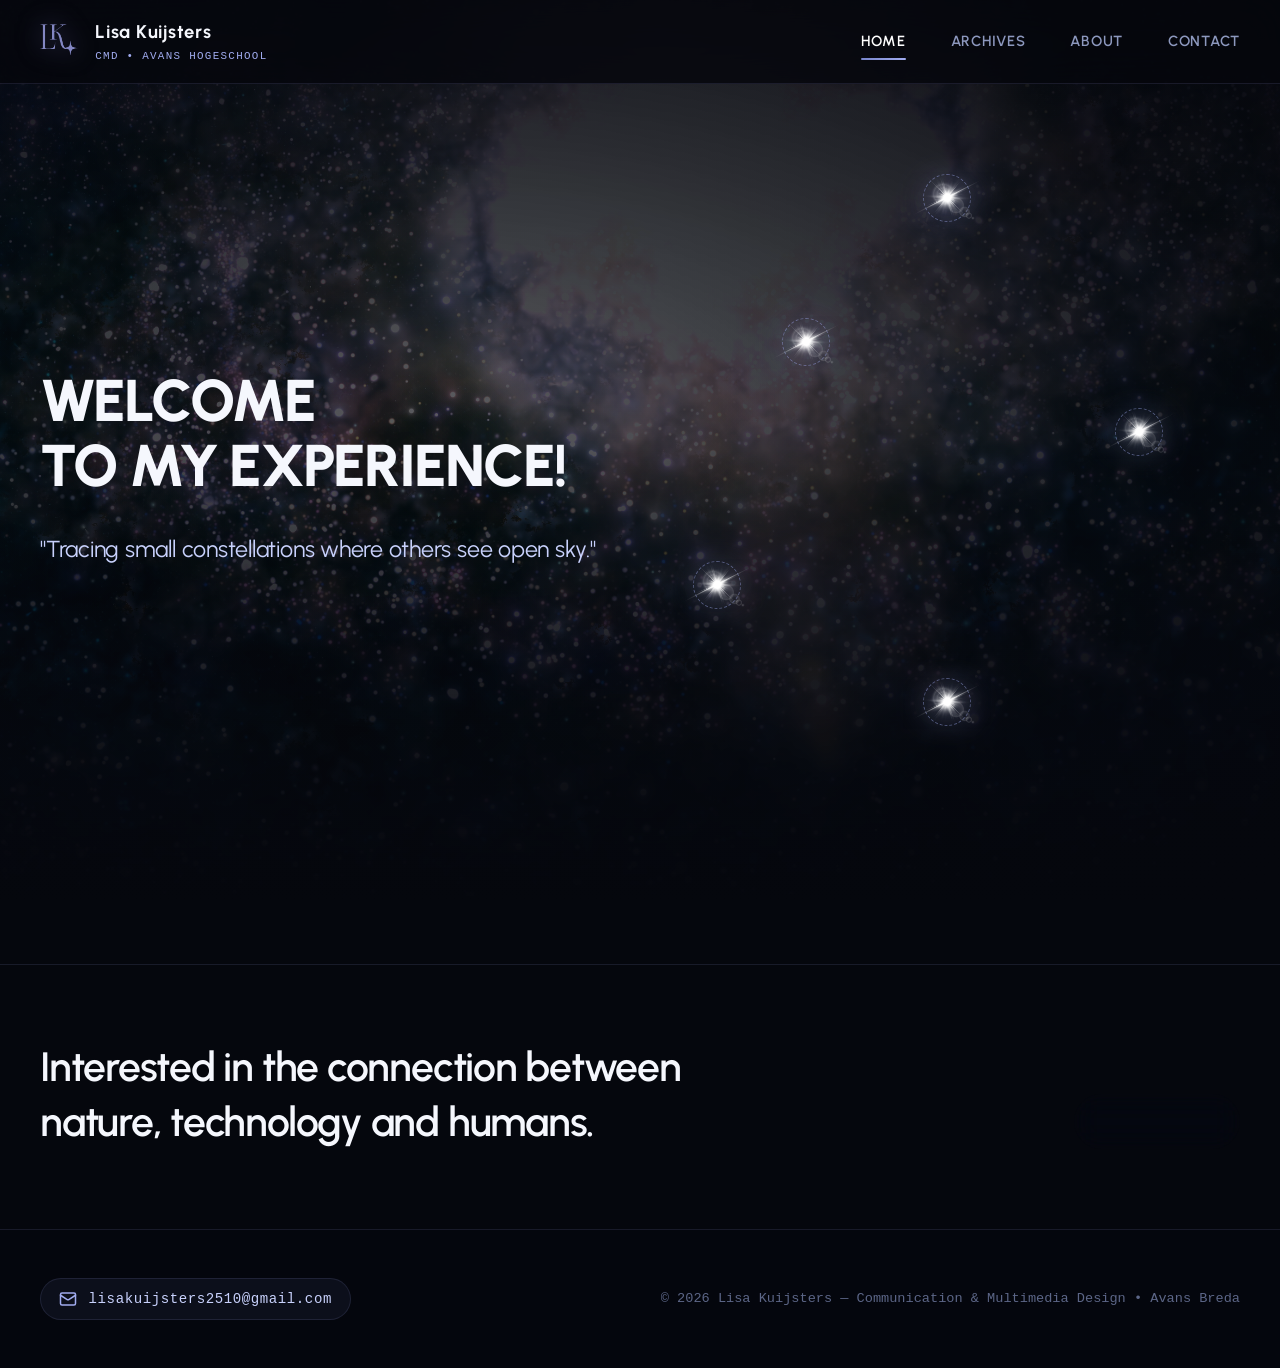
==== commit 51af5356: "Add files via upload" ====
--- a/index.html
+++ b/index.html
@@ -52,103 +52,114 @@
       <div class="milkyway-overlay-mask" aria-hidden="true"></div>
     </div>
 
-    <!-- Interactive Constellation System: 4 Project Starburst Buttons -->
+    <!-- Interactive Constellation System: 5 Project Starburst Buttons -->
     <div class="constellation-system">
       
       <!-- Button Node 1: Project 01 — Aether (Active Project: Can + Poster) -->
-        <a href="archives.html#aether" class="star-node star-node-1" data-target-url="archives.html#aether">
-          <div class="node-pulse-ring"></div>
-          <div class="star-node-flare-btn" role="button" aria-label="Open Project 01: Aether"></div>
-          <!-- Hover Preview Card -->
-          <div class="node-preview-card">
-            <div class="preview-thumb">
-              <img src="images/mockup blikje.png" alt="Aether Botanical Can &amp; Poster Project">
-            </div>
-            <div class="preview-meta-row">
-              <span class="preview-num">PROJECT 01</span>
-            </div>
-            <h4 class="preview-title">Aether</h4>
-            <p style="font-size:0.85rem;color:var(--text-muted);margin-top:-0.3rem;">Branding</p>
-            <div class="preview-cta">
-              <span>EXPLORE ARCHIVE</span>
-              <span>→</span>
-            </div>
-          </div>
-        </a>
-
-      <!-- Button Node 2: Project 02 (Upcoming Slot) -->
-      <a href="archives.html#upcoming-projects" class="star-node star-node-2" data-target-url="archives.html#upcoming-projects">
-        <div class="node-pulse-ring"></div>
-        <div class="star-node-flare-btn" role="button" aria-label="Open Project 02: Upcoming"></div>
-
-        <!-- Hover Preview Card -->
-        <div class="node-preview-card">
-          <div class="preview-thumb">
-            <div class="preview-thumb-placeholder">
-              <span style="font-size: 1.8rem;">✦</span>
-              <span class="mono-meta" style="font-size: 0.7rem; color: var(--color-lavender);">COMING SOON</span>
-            </div>
+      <a href="archives.html#aether" class="star-node star-node-1" data-target-url="archives.html#aether">
+        <div class="node-pulse-ring"></div>
+        <div class="star-node-flare-btn" role="button" aria-label="Open Project 01: Aether"></div>
+        <!-- Hover Preview Card -->
+        <div class="node-preview-card">
+          <div class="preview-thumb">
+            <img src="images/mockup blikje.png" alt="Aether Botanical Can &amp; Poster Project">
+          </div>
+          <div class="preview-meta-row">
+            <span class="preview-num">PROJECT 01</span>
+            <span class="preview-category">BRANDING</span>
+          </div>
+          <h4 class="preview-title">Aether</h4>
+          <p style="font-size:0.85rem;color:var(--text-muted);margin-top:-0.3rem;">Botanical Identity</p>
+          <div class="preview-cta">
+            <span>EXPLORE ARCHIVE</span>
+            <span>→</span>
+          </div>
+        </div>
+      </a>
+
+      <!-- Button Node 2: Project 02 — Tea Break -->
+      <a href="archives.html#tea-break" class="star-node star-node-2" data-target-url="archives.html#tea-break">
+        <div class="node-pulse-ring"></div>
+        <div class="star-node-flare-btn" role="button" aria-label="Open Project 02: Tea Break"></div>
+        <!-- Hover Preview Card -->
+        <div class="node-preview-card">
+          <div class="preview-thumb">
+            <img src="images/knolling.jpg" alt="Tea Break Knolling Composition">
           </div>
           <div class="preview-meta-row">
             <span class="preview-num">PROJECT 02</span>
-            <span class="preview-category">UPCOMING</span>
-          </div>
-          <h4 class="preview-title">Upcoming Project 02</h4>
-          <p style="font-size: 0.85rem; color: var(--text-muted); margin-top: -0.3rem;">In Development</p>
-          <div class="preview-cta">
-            <span>VIEW ARCHIVES</span>
-            <span>→</span>
-          </div>
-        </div>
-      </a>
-
-      <!-- Button Node 3: Project 03 (Upcoming Slot) -->
-      <a href="archives.html#upcoming-projects" class="star-node star-node-3" data-target-url="archives.html#upcoming-projects">
-        <div class="node-pulse-ring"></div>
-        <div class="star-node-flare-btn" role="button" aria-label="Open Project 03: Upcoming"></div>
-
-        <!-- Hover Preview Card -->
-        <div class="node-preview-card">
-          <div class="preview-thumb">
-            <div class="preview-thumb-placeholder">
-              <span style="font-size: 1.8rem;">✧</span>
-              <span class="mono-meta" style="font-size: 0.7rem; color: var(--color-lavender);">COMING SOON</span>
-            </div>
+            <span class="preview-category">REDESIGN</span>
+          </div>
+          <h4 class="preview-title">Tea Break</h4>
+          <p style="font-size:0.85rem;color:var(--text-muted);margin-top:-0.3rem;">Knolling &amp; 3D Design</p>
+          <div class="preview-cta">
+            <span>EXPLORE ARCHIVE</span>
+            <span>→</span>
+          </div>
+        </div>
+      </a>
+
+      <!-- Button Node 3: Project 03 — A dive in nature -->
+      <a href="archives.html#a-dive-in-nature" class="star-node star-node-3" data-target-url="archives.html#a-dive-in-nature">
+        <div class="node-pulse-ring"></div>
+        <div class="star-node-flare-btn" role="button" aria-label="Open Project 03: A dive in nature"></div>
+        <!-- Hover Preview Card -->
+        <div class="node-preview-card">
+          <div class="preview-thumb">
+            <img src="images/butterfly.jpg" alt="A dive in nature Butterfly Sketch">
           </div>
           <div class="preview-meta-row">
             <span class="preview-num">PROJECT 03</span>
-            <span class="preview-category">UPCOMING</span>
-          </div>
-          <h4 class="preview-title">Upcoming Project 03</h4>
-          <p style="font-size: 0.85rem; color: var(--text-muted); margin-top: -0.3rem;">In Development</p>
-          <div class="preview-cta">
-            <span>VIEW ARCHIVES</span>
-            <span>→</span>
-          </div>
-        </div>
-      </a>
-
-      <!-- Button Node 4: Project 04 (Upcoming Slot) -->
-      <a href="archives.html#upcoming-projects" class="star-node star-node-4" data-target-url="archives.html#upcoming-projects">
-        <div class="node-pulse-ring"></div>
-        <div class="star-node-flare-btn" role="button" aria-label="Open Project 04: Upcoming"></div>
-
-        <!-- Hover Preview Card -->
-        <div class="node-preview-card">
-          <div class="preview-thumb">
-            <div class="preview-thumb-placeholder">
-              <span style="font-size: 1.8rem;">◈</span>
-              <span class="mono-meta" style="font-size: 0.7rem; color: var(--color-lavender);">COMING SOON</span>
-            </div>
+            <span class="preview-category">SKETCHING</span>
+          </div>
+          <h4 class="preview-title">A dive in nature</h4>
+          <p style="font-size:0.85rem;color:var(--text-muted);margin-top:-0.3rem;">Visual Studies</p>
+          <div class="preview-cta">
+            <span>EXPLORE ARCHIVE</span>
+            <span>→</span>
+          </div>
+        </div>
+      </a>
+
+      <!-- Button Node 4: Project 04 — StimShower -->
+      <a href="archives.html#stimshower" class="star-node star-node-4" data-target-url="archives.html#stimshower">
+        <div class="node-pulse-ring"></div>
+        <div class="star-node-flare-btn" role="button" aria-label="Open Project 04: StimShower"></div>
+        <!-- Hover Preview Card -->
+        <div class="node-preview-card">
+          <div class="preview-thumb">
+            <img src="images/ssvisualisatie.jpg" alt="StimShower Sensory Visualisation">
           </div>
           <div class="preview-meta-row">
             <span class="preview-num">PROJECT 04</span>
-            <span class="preview-category">UPCOMING</span>
-          </div>
-          <h4 class="preview-title">Upcoming Project 04</h4>
-          <p style="font-size: 0.85rem; color: var(--text-muted); margin-top: -0.3rem;">In Development</p>
-          <div class="preview-cta">
-            <span>VIEW ARCHIVES</span>
+            <span class="preview-category">SCENT DESIGN</span>
+          </div>
+          <h4 class="preview-title">StimShower</h4>
+          <p style="font-size:0.85rem;color:var(--text-muted);margin-top:-0.3rem;">Sensory Self-Medication</p>
+          <div class="preview-cta">
+            <span>EXPLORE ARCHIVE</span>
+            <span>→</span>
+          </div>
+        </div>
+      </a>
+
+      <!-- Button Node 5: Project 05 — Workscape Box -->
+      <a href="archives.html#workscape-box" class="star-node star-node-5" data-target-url="archives.html#workscape-box">
+        <div class="node-pulse-ring"></div>
+        <div class="star-node-flare-btn" role="button" aria-label="Open Project 05: Workscape Box"></div>
+        <!-- Hover Preview Card -->
+        <div class="node-preview-card">
+          <div class="preview-thumb">
+            <img src="images/workscapebox.jpg" alt="Workscape Box Physical Prototype">
+          </div>
+          <div class="preview-meta-row">
+            <span class="preview-num">PROJECT 05</span>
+            <span class="preview-category">PROTOTYPE</span>
+          </div>
+          <h4 class="preview-title">Workscape Box</h4>
+          <p style="font-size:0.85rem;color:var(--text-muted);margin-top:-0.3rem;">Soundscape &amp; Shift Handover</p>
+          <div class="preview-cta">
+            <span>EXPLORE ARCHIVE</span>
             <span>→</span>
           </div>
         </div>
--- a/css/style.css
+++ b/css/style.css
@@ -567,9 +567,11 @@
 .star-node-2 { top: 48%; left: 89%; }
 .star-node-3 { top: 78%; left: 74%; }
 .star-node-4 { top: 65%; left: 56%; }
+.star-node-5 { top: 38%; left: 63%; }
 
 /* Node 1 is in the upper area, so open its preview card downward to avoid hitting top bar */
-.star-node-1 .node-preview-card {
+.star-node-1 .node-preview-card,
+.star-node-5 .node-preview-card {
   bottom: auto;
   top: 92px;
   transform-origin: 50% 0%; /* Emerges downward from star button */
@@ -578,7 +580,10 @@
 
 .star-node-1:hover .node-preview-card,
 .star-node-1.active-preview .node-preview-card,
-.star-node-1 .node-preview-card:hover {
+.star-node-1 .node-preview-card:hover,
+.star-node-5:hover .node-preview-card,
+.star-node-5.active-preview .node-preview-card,
+.star-node-5 .node-preview-card:hover {
   transform: translateX(-50%) scale(1) translateY(0);
 }
 
@@ -1119,6 +1124,89 @@
   filter: drop-shadow(0 20px 45px rgba(80, 227, 194, 0.25));
 }
 
+/* --- Additional Project Media Showcases --- */
+.project-gallery-grid {
+  display: grid;
+  gap: 2.5rem;
+  align-items: center;
+}
+
+.gallery-grid-4 {
+  grid-template-columns: repeat(2, 1fr);
+}
+
+.gallery-grid-3 {
+  grid-template-columns: repeat(3, 1fr);
+  align-items: start;
+}
+
+.stimshower-gallery {
+  display: grid;
+  grid-template-columns: 1fr 1fr;
+  gap: 3.5rem;
+  align-items: center;
+}
+
+.media-showcase-box {
+  position: relative;
+  background: transparent;
+  border: none;
+  box-shadow: none;
+  border-radius: 0;
+  overflow: visible;
+  cursor: pointer;
+  display: flex;
+  justify-content: center;
+  align-items: center;
+  transition: transform 0.4s var(--ease-spring);
+}
+
+.media-showcase-box:hover {
+  transform: translateY(-5px);
+}
+
+.media-showcase-box img {
+  width: 100%;
+  height: auto;
+  max-height: 600px;
+  object-fit: contain;
+  border-radius: 4px;
+  filter: drop-shadow(0 15px 35px rgba(0, 0, 0, 0.65));
+  transition: transform 0.5s var(--ease-spring), filter 0.4s ease;
+}
+
+.media-showcase-box:hover img {
+  transform: scale(1.02);
+  filter: drop-shadow(0 20px 45px rgba(161, 172, 240, 0.25));
+}
+
+.media-video-box {
+  position: relative;
+  display: flex;
+  justify-content: center;
+  align-items: center;
+  border-radius: 4px;
+  overflow: hidden;
+  box-shadow: 0 15px 35px rgba(0, 0, 0, 0.65);
+  border: 1px solid var(--border-hairline);
+  background: #000;
+  transition: transform 0.4s var(--ease-spring), box-shadow 0.4s ease;
+}
+
+.media-video-box:hover {
+  transform: translateY(-5px);
+  box-shadow: 0 20px 45px rgba(161, 172, 240, 0.25);
+}
+
+.media-video-box video {
+  width: 100%;
+  height: auto;
+  max-height: 580px;
+  display: block;
+  object-fit: contain;
+  border-radius: 4px;
+}
+
 .media-caption-bar {
   padding: 1.4rem;
   background: rgba(10, 13, 26, 0.95);
@@ -1504,6 +1592,10 @@
 @media (max-width: 1024px) {
   .case-study-hero,
   .aether-unified-gallery,
+  .project-gallery-grid,
+  .gallery-grid-4,
+  .gallery-grid-3,
+  .stimshower-gallery,
   .about-asymmetric-layout,
   .contact-asymmetric-layout {
     grid-template-columns: 1fr;
@@ -1514,6 +1606,7 @@
   .star-node-2 { top: 44%; left: 86%; }
   .star-node-3 { top: 74%; left: 72%; }
   .star-node-4 { top: 62%; left: 54%; }
+  .star-node-5 { top: 35%; left: 62%; }
 }
 
 @media (max-width: 768px) {
@@ -1542,8 +1635,9 @@
   }
 
   .media-poster-box img,
-  .media-can-box img {
-    height: 380px;
+  .media-can-box img,
+  .media-showcase-box img {
+    max-height: 380px;
   }
 
   #cursor-glow {
@@ -1574,7 +1668,9 @@
 .asymmetric-guide-box,
 .about-portrait-card,
 .media-poster-box,
-.media-can-box {
+.media-can-box,
+.media-showcase-box,
+.media-video-box {
   animation: floatyCardMotion 4.8s cubic-bezier(0.45, 0.05, 0.55, 0.95) infinite;
   will-change: transform;
 }
@@ -1583,21 +1679,30 @@
 .upcoming-projects-grid > :nth-child(1),
 .contact-asymmetric-layout > div > :nth-child(1),
 .case-study-hero > :nth-child(1),
-.aether-unified-gallery > :nth-child(1) {
+.aether-unified-gallery > :nth-child(1),
+.project-gallery-grid > :nth-child(1),
+.stimshower-gallery > :nth-child(1) {
   animation-delay: 0s;
 }
 
 .upcoming-projects-grid > :nth-child(2),
 .contact-asymmetric-layout > div > :nth-child(2),
 .case-study-hero > :nth-child(2),
-.aether-unified-gallery > :nth-child(2) {
+.aether-unified-gallery > :nth-child(2),
+.project-gallery-grid > :nth-child(2),
+.stimshower-gallery > :nth-child(2) {
   animation-delay: 1.2s;
 }
 
 .upcoming-projects-grid > :nth-child(3),
 .contact-asymmetric-layout > div > :nth-child(3),
-.case-study-hero > :nth-child(3) {
+.case-study-hero > :nth-child(3),
+.project-gallery-grid > :nth-child(3) {
   animation-delay: 2.4s;
+}
+
+.project-gallery-grid > :nth-child(4) {
+  animation-delay: 0.6s;
 }
 
 .about-asymmetric-layout > :nth-child(1) .about-portrait-card {
@@ -1609,7 +1714,9 @@
 .asymmetric-guide-box:hover,
 .about-portrait-card:hover,
 .media-poster-box:hover,
-.media-can-box:hover {
+.media-can-box:hover,
+.media-showcase-box:hover,
+.media-video-box:hover {
   animation-play-state: paused;
 }
 
@@ -1643,6 +1750,7 @@
 /* --- 3. Chronophotography / Ghosting Effect on Project Visuals --- */
 .media-poster-box,
 .media-can-box,
+.media-showcase-box,
 .preview-thumb,
 .upcoming-card {
   position: relative;
@@ -1652,6 +1760,8 @@
 .media-poster-box::after,
 .media-can-box::before,
 .media-can-box::after,
+.media-showcase-box::before,
+.media-showcase-box::after,
 .preview-thumb::before,
 .preview-thumb::after {
   content: '';
@@ -1666,6 +1776,7 @@
 
 .media-poster-box::before,
 .media-can-box::before,
+.media-showcase-box::before,
 .preview-thumb::before {
   background: radial-gradient(circle at 35% 35%, rgba(80, 227, 194, 0.22), transparent 70%);
   border: 1px solid rgba(80, 227, 194, 0.35);
@@ -1674,6 +1785,7 @@
 
 .media-poster-box::after,
 .media-can-box::after,
+.media-showcase-box::after,
 .preview-thumb::after {
   background: radial-gradient(circle at 65% 65%, rgba(192, 132, 252, 0.2), transparent 70%);
   border: 1px solid rgba(192, 132, 252, 0.28);
@@ -1682,6 +1794,7 @@
 
 .media-poster-box:hover::before,
 .media-can-box:hover::before,
+.media-showcase-box:hover::before,
 .preview-thumb:hover::before {
   opacity: 0.75;
   transform: translate(-9px, -5px) scale(0.985);
@@ -1689,6 +1802,7 @@
 
 .media-poster-box:hover::after,
 .media-can-box:hover::after,
+.media-showcase-box:hover::after,
 .preview-thumb:hover::after {
   opacity: 0.45;
   transform: translate(-18px, -10px) scale(0.97);
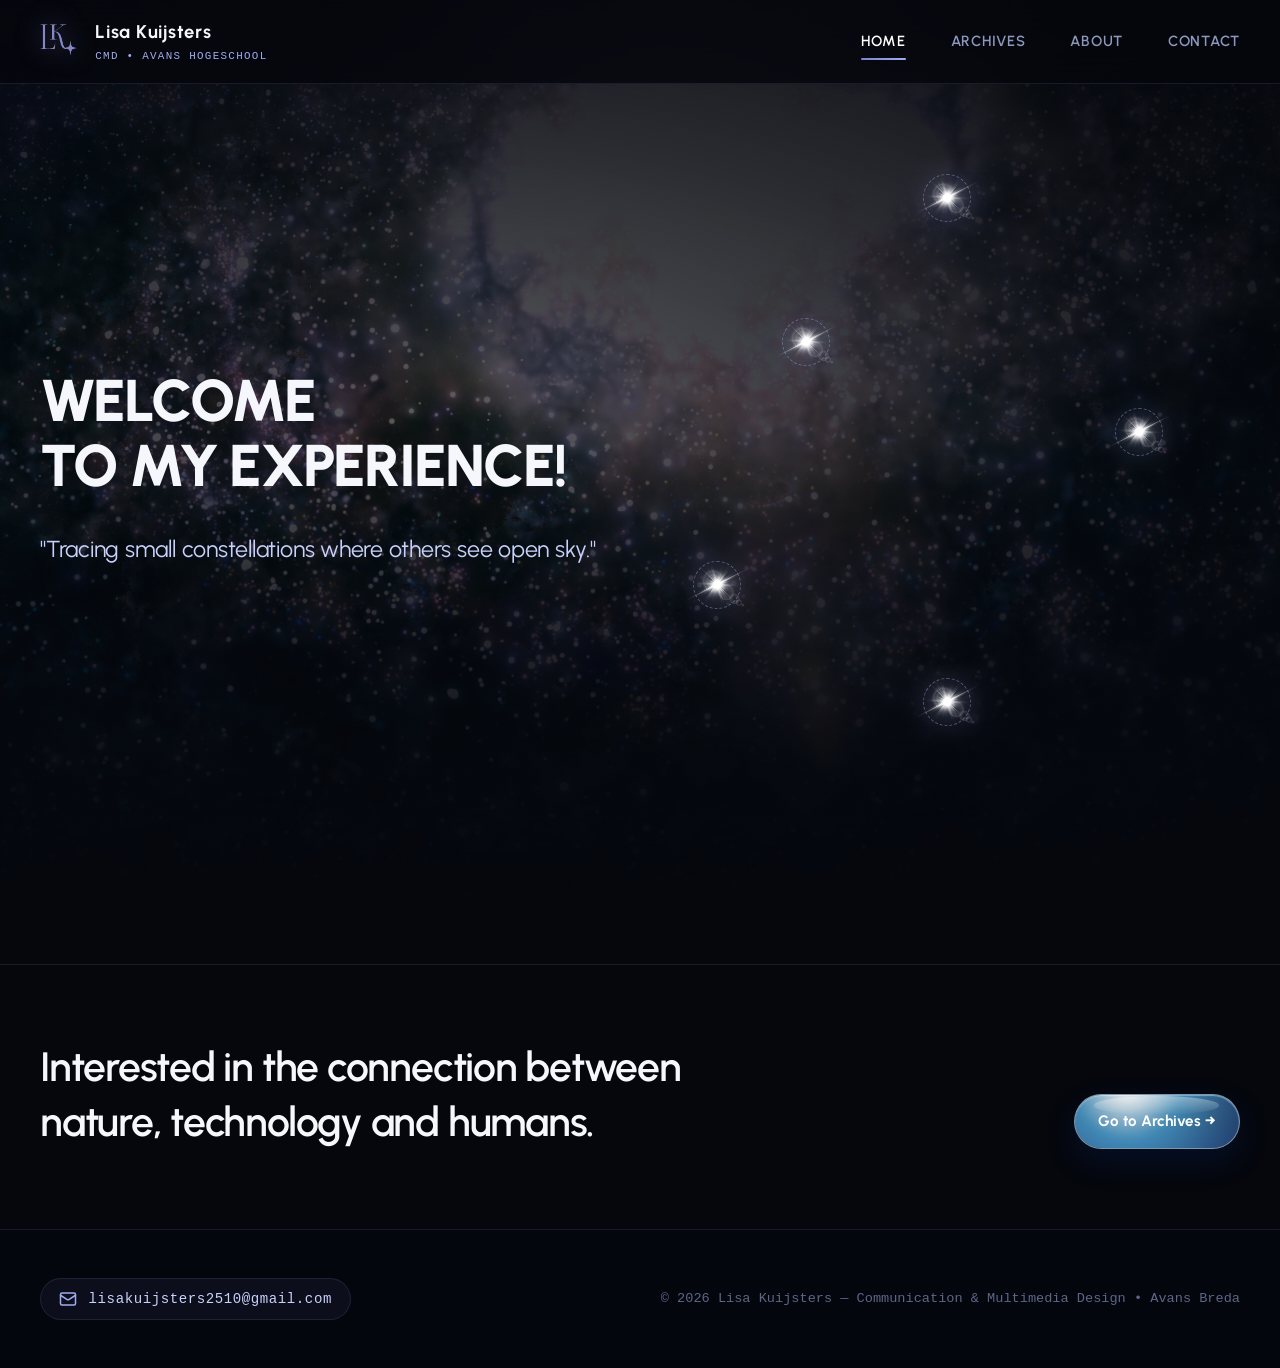
==== commit 8083a0ca: "Add files via upload" ====
--- a/index.html
+++ b/index.html
@@ -3,7 +3,7 @@
 <head>
   <meta charset="UTF-8">
   <meta name="viewport" content="width=device-width, initial-scale=1.0">
-  <title>Lisa Kuijsters — CMD Designer &amp; Creative Technologist</title>
+  <title>Lisa Kuijsters — Portfolio</title>
   <meta name="description" content="Editorial design archive and portfolio of Lisa Kuijsters, Communication &amp; Multimedia Design at Avans Hogeschool.">
   <link rel="stylesheet" href="css/style.css">
   <link rel="icon" type="image/png" href="images/logo.png">
